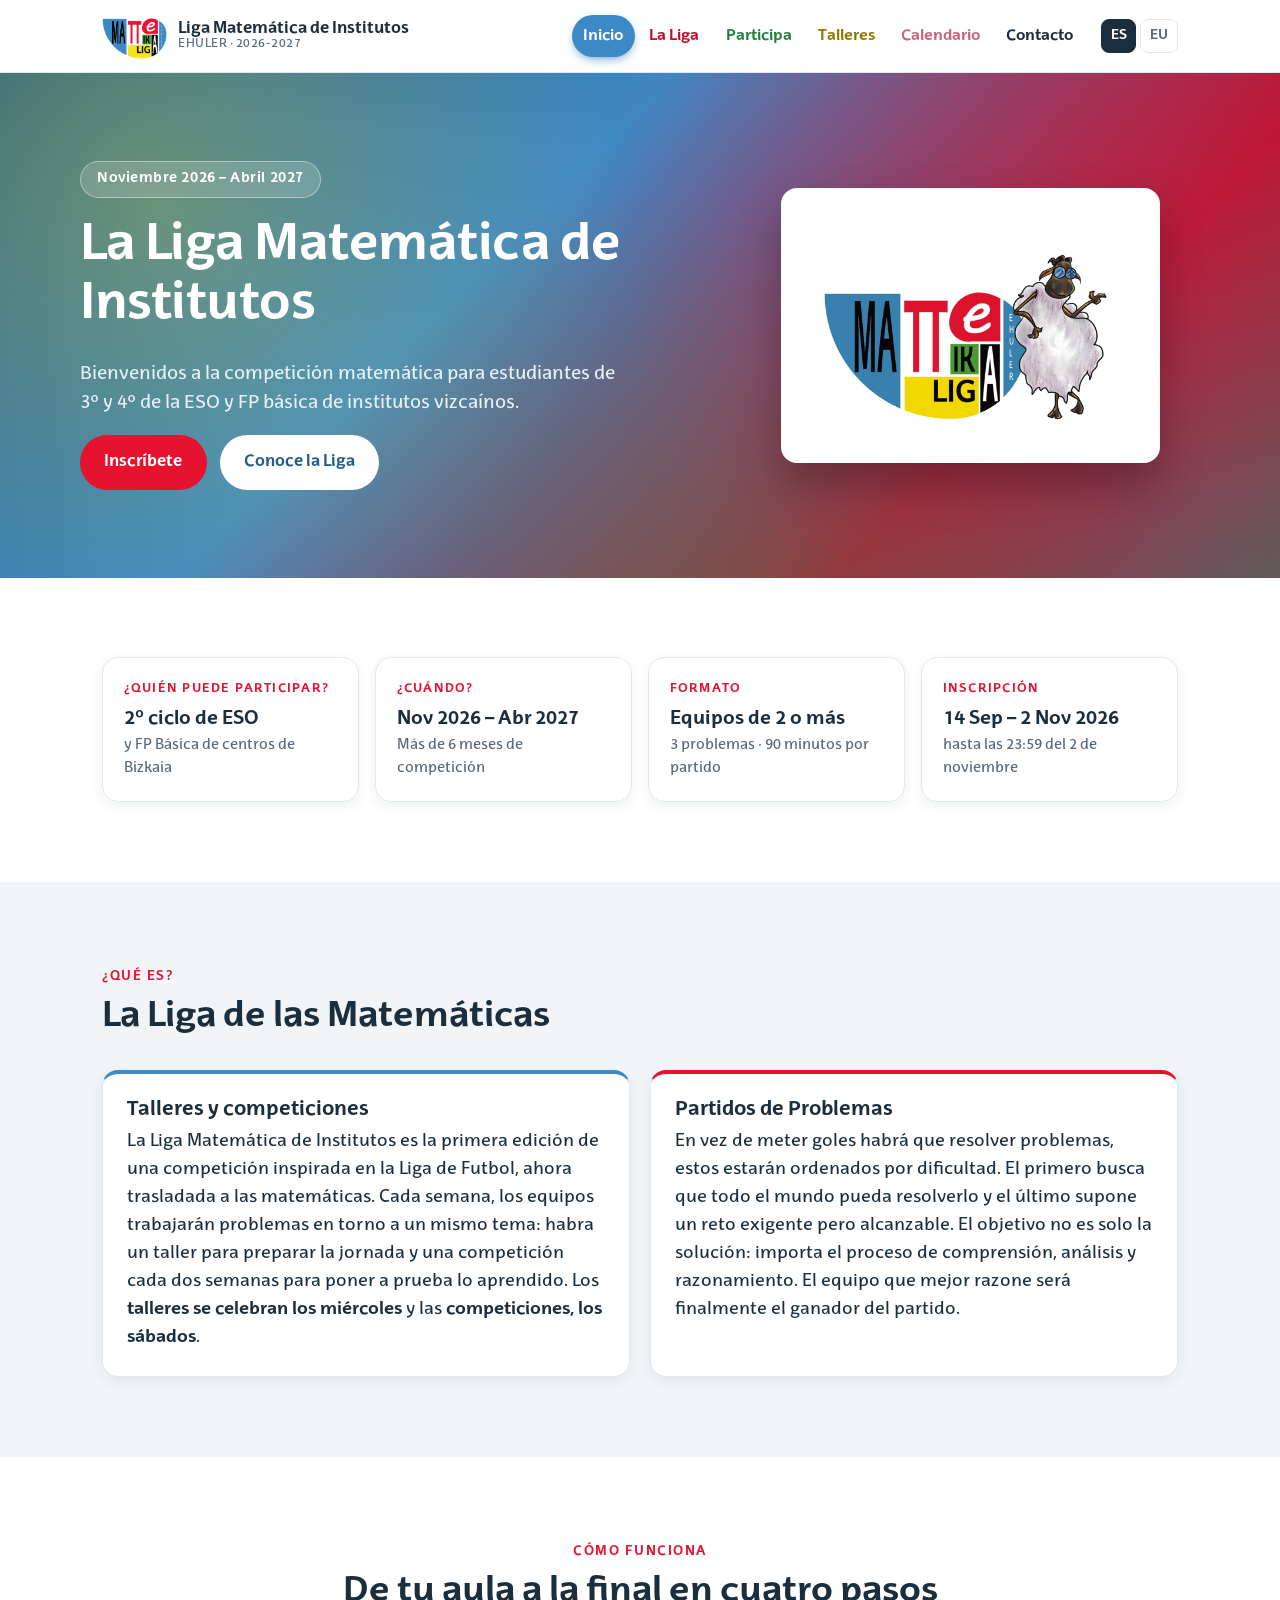
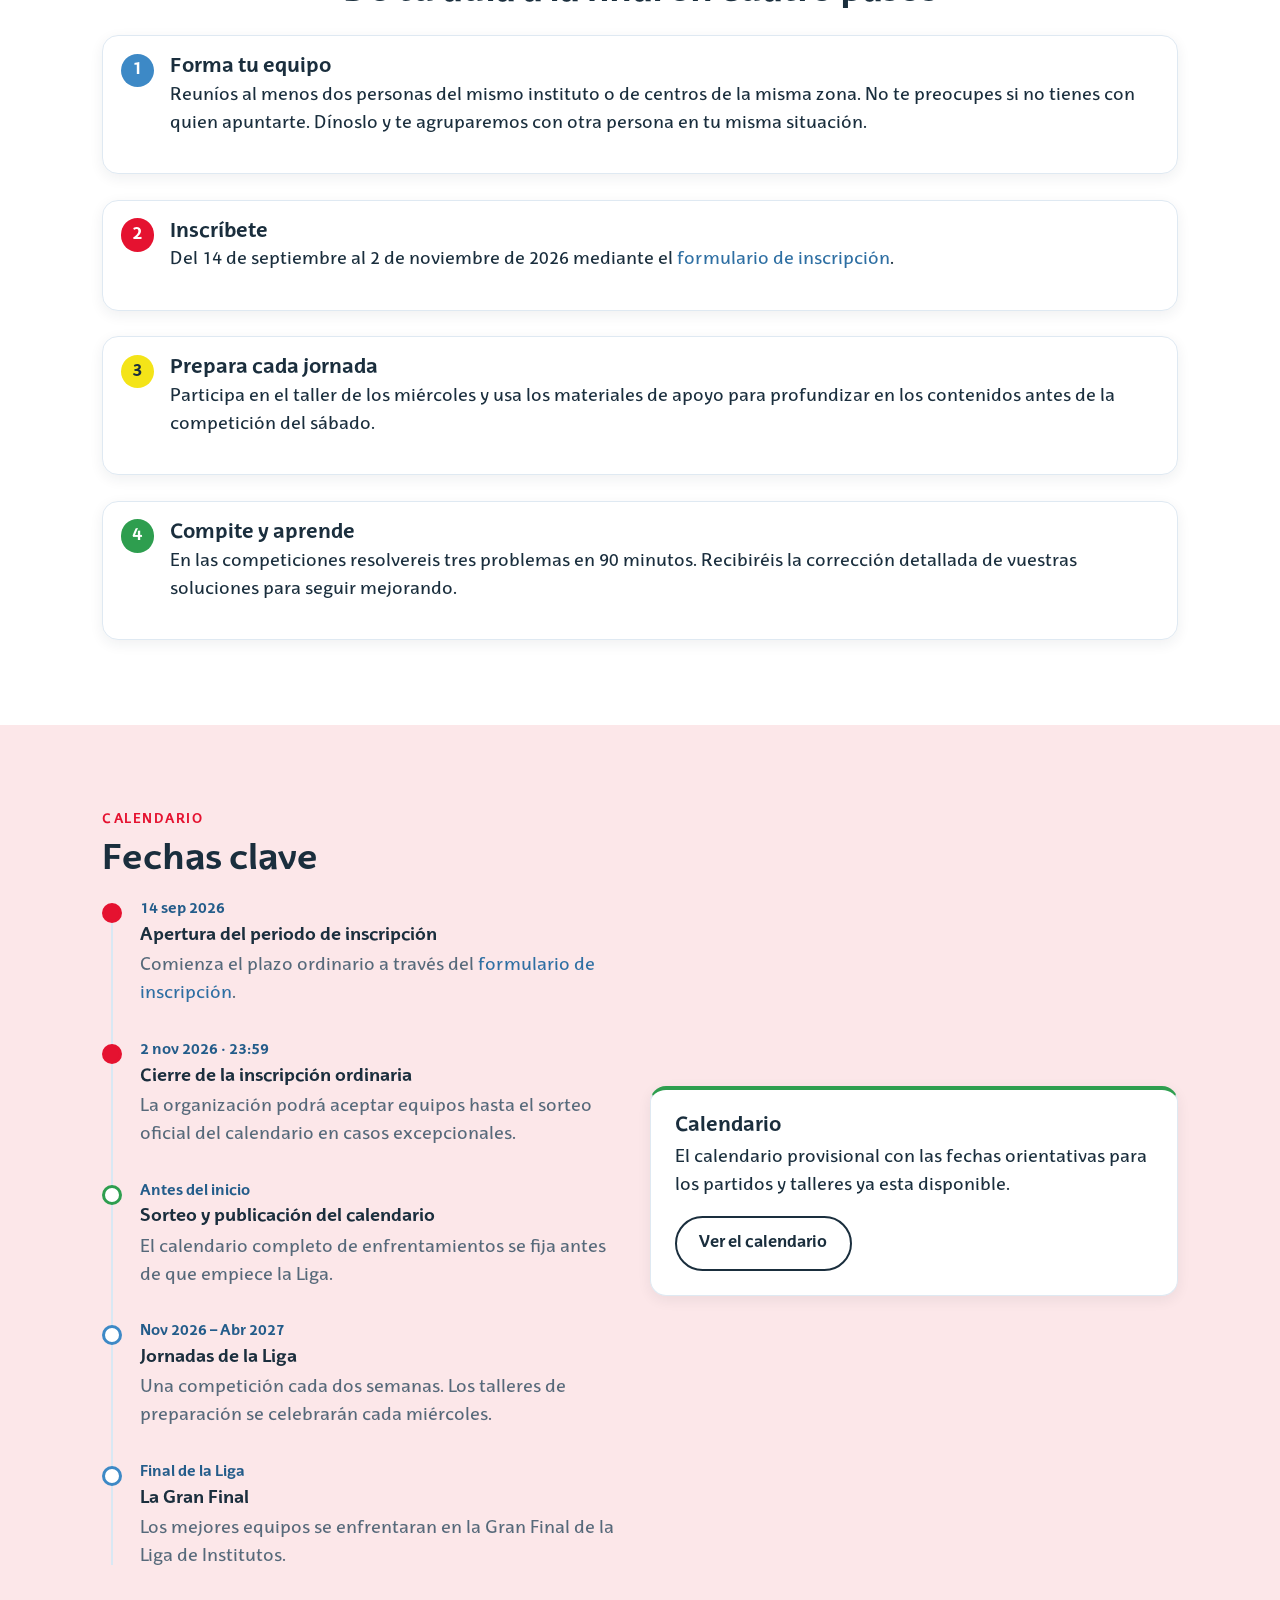
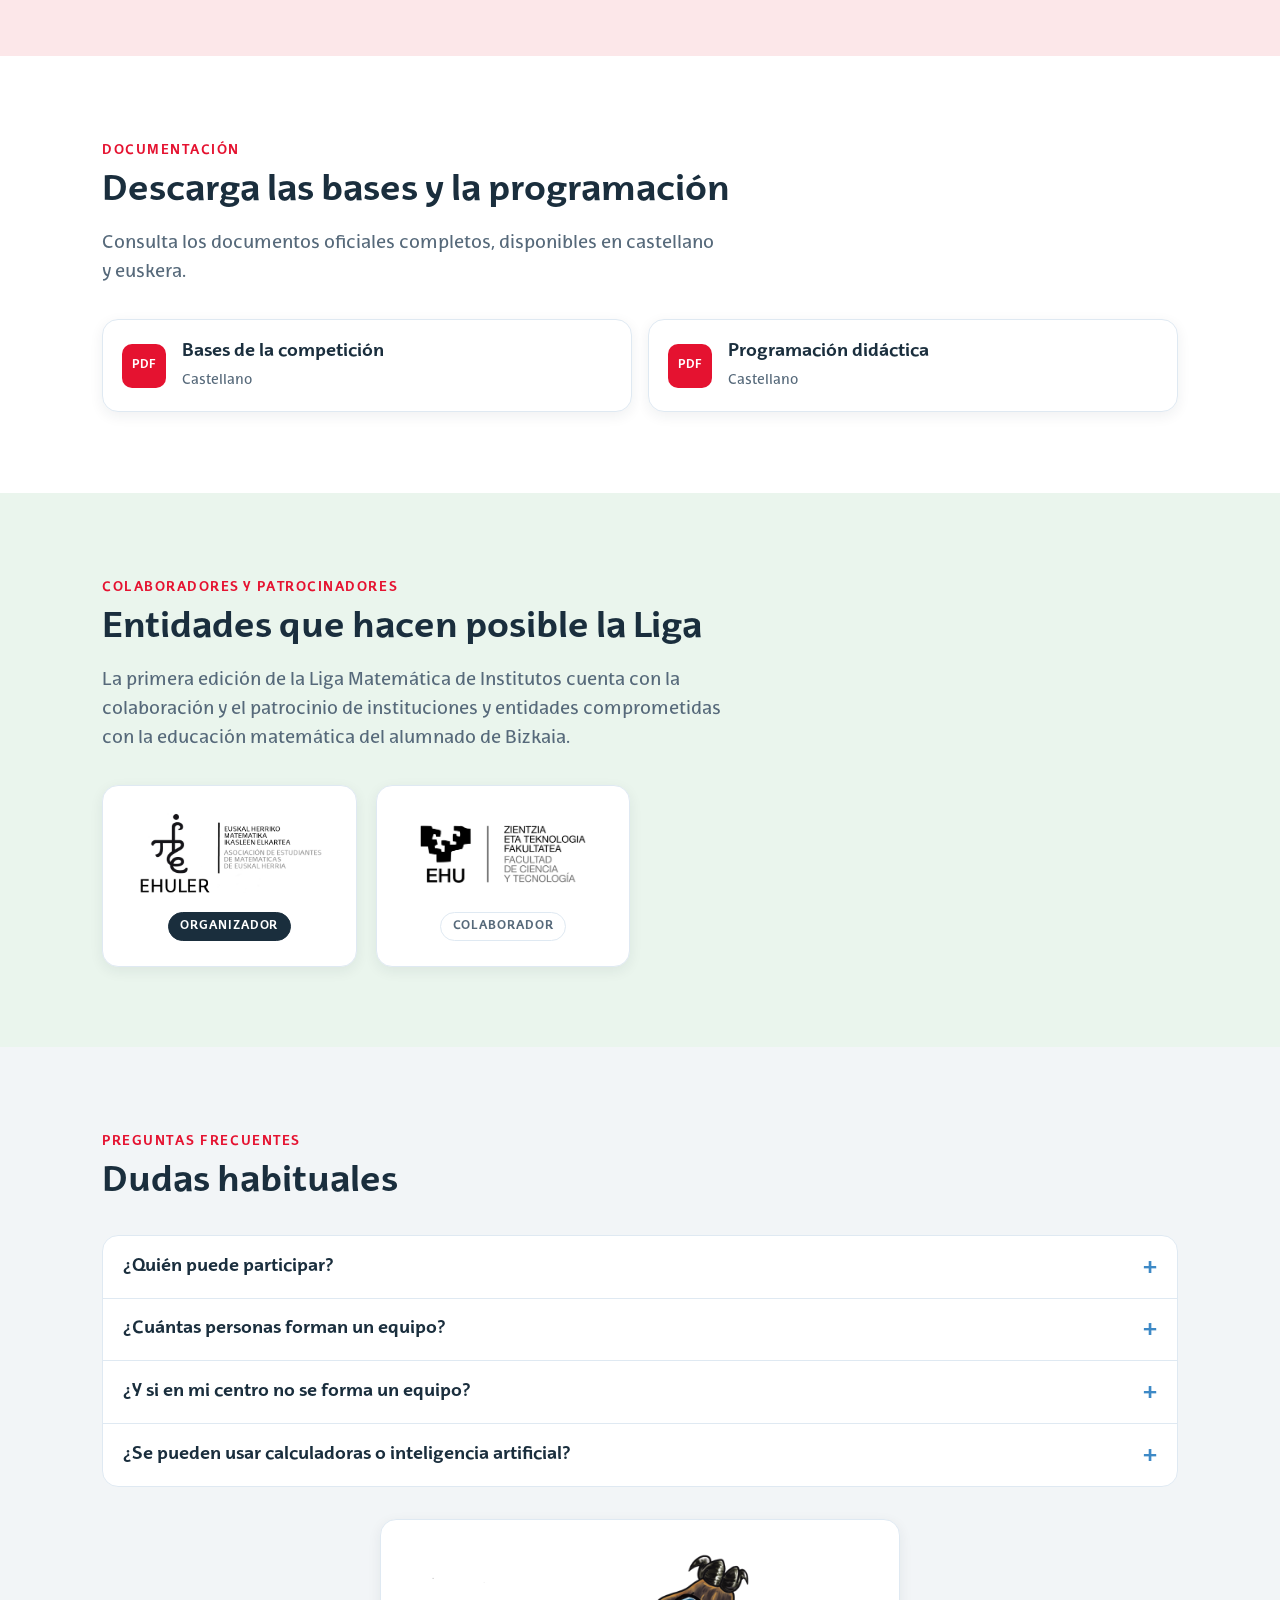
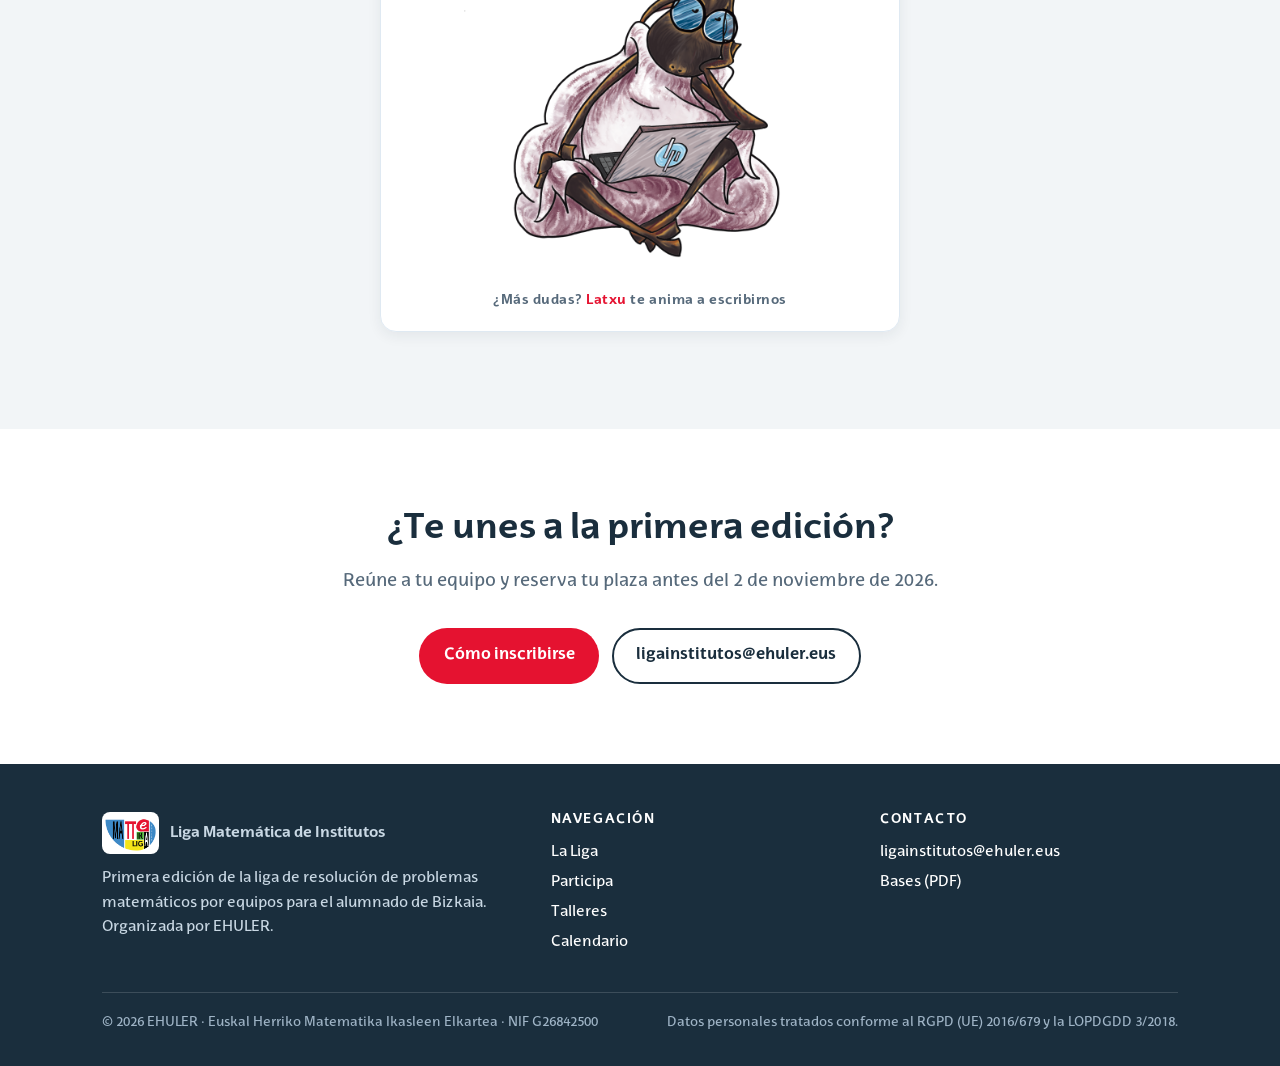
==== es/index.html @ 1329b6e9 "Initial Commit" ====
<!DOCTYPE html>
<html lang="es">
<head>
<meta charset="utf-8">
<meta name="viewport" content="width=device-width, initial-scale=1">
<link rel="canonical" href="https://ligainstitutos.ehuler.eus/es/index.html">
<meta name="robots" content="index, follow">
<meta name="author" content="EHULER">
<meta name="theme-color" content="#1A2E3D">
<link rel="alternate" hreflang="es" href="https://ligainstitutos.ehuler.eus/es/index.html">
<link rel="alternate" hreflang="eu" href="https://ligainstitutos.ehuler.eus/eu/index.html">
<link rel="alternate" hreflang="x-default" href="https://ligainstitutos.ehuler.eus/">
<meta property="og:type" content="website">
<meta property="og:site_name" content="EHULER | Liga Matemática de Institutos">
<meta property="og:title" content="Liga Matemática de Institutos 2026-2027 | EHULER">
<meta property="og:description" content="Primera edición de la Liga Matemática de Institutos: competición por equipos de resolución de problemas para alumnado de Bizkaia. Noviembre 2026 – abril 2027.">
<meta property="og:url" content="https://ligainstitutos.ehuler.eus/es/index.html">
<meta property="og:image" content="https://ligainstitutos.ehuler.eus/assets/img/og-image.png">
<meta property="og:image:width" content="1200">
<meta property="og:image:height" content="630">
<meta property="og:image:alt" content="Liga Matemática de Institutos · EHULER">
<meta property="og:locale" content="es_ES">
<meta property="og:locale:alternate" content="eu_ES">
<meta name="twitter:card" content="summary_large_image">
<meta name="twitter:title" content="Liga Matemática de Institutos 2026-2027 | EHULER">
<meta name="twitter:description" content="Primera edición de la Liga Matemática de Institutos: competición por equipos de resolución de problemas para alumnado de Bizkaia. Noviembre 2026 – abril 2027.">
<meta name="twitter:image" content="https://ligainstitutos.ehuler.eus/assets/img/og-image.png">

<script type="application/ld+json">
{
  "@context": "https://schema.org",
  "@type": "WebSite",
  "name": "Liga Matemática de Institutos",
  "url": "https://ligainstitutos.ehuler.eus/es/index.html",
  "inLanguage": "es",
  "description": "Primera edición de la Liga Matemática de Institutos: competición por equipos de resolución de problemas para alumnado de Bizkaia. Noviembre 2026 – abril 2027."
}
</script>
<script type="application/ld+json">
{
  "@context": "https://schema.org",
  "@type": "Organization",
  "name": "EHULER",
  "legalName": "Euskal Herriko Matematika Ikasleen Elkartea",
  "url": "https://www.ehuler.eus",
  "email": "ligainstitutos@ehuler.eus",
}
</script>


<title>Liga Matemática de Institutos 2026-2027 | EHULER</title>
<meta name="description" content="Primera edición de la Liga Matemática de Institutos: competición por equipos de resolución de problemas para alumnado de Bizkaia. Noviembre 2026 – abril 2027.">
<link rel="icon" href="../assets/img/favicon-64.png">
<link rel="apple-touch-icon" href="../assets/img/apple-touch-icon.png">
<link rel="stylesheet" href="../assets/css/style.css">
</head>
<body>

<header class="site-header">
  <div class="container site-header__inner">
    <a class="brand" href="index.html">
      <img src="../assets/img/logo_liga_matematica_institutos.png" alt="">
      <span class="brand__text">
        <span class="brand__title">Liga Matemática de Institutos</span>
        <span class="brand__sub">EHULER · 2026-2027</span>
      </span>
    </a>
    <button class="nav-toggle" aria-expanded="false" aria-controls="site-nav" aria-label="Abrir menú"><span></span></button>
    <nav class="nav" id="site-nav">
      <ul class="nav__list">
        <li><a class="nav-item nav-item--blue" href="index.html" aria-current="page">Inicio</a></li>
        <li><a class="nav-item nav-item--red" href="liga.html">La Liga</a></li>
        <li><a class="nav-item nav-item--green" href="participa.html">Participa</a></li>
        <li><a class="nav-item nav-item--yellow" href="talleres.html">Talleres</a></li>
        <li><a class="nav-item nav-item--pink" href="calendario.html">Calendario</a></li>
        <li><a class="nav-item nav-item--ink" href="contacto.html">Contacto</a></li>
      </ul>
    </nav>
    <div class="lang">
      <a href="index.html" aria-current="true">ES</a>
      <a href="../eu/index.html">EU</a>
    </div>
  </div>
</header>

<section class="hero">
  <div class="container hero__inner">
    <div data-reveal="left">
      <span class="hero__badge">Noviembre 2026 – Abril 2027</span>
      <h1>La Liga Matemática de Institutos</h1>
      <p>Bienvenidos a la competición matemática para estudiantes de 3º y 4º de la ESO y FP básica de institutos vizcaínos.</p>
      <div class="btn-row">
        <a class="btn btn--primary" href="https://forms.cloud.microsoft/e/40tsiUAtMb" target="_blank" rel="noopener">Inscríbete</a>
        <a class="btn btn--light" href="liga.html">Conoce la Liga</a>
      </div>
    </div>
    <figure class="hero__mascot" data-reveal="right">
      <div class="mascot">
        <img src="../assets/img/latxu/latxuGris3ehuler.png" alt="Latxu, la mascota de la Liga Matemática de Institutos">
      </div>
    </figure>
  </div>
</section>

<section class="section">
  <div class="container">
    <div class="facts" data-reveal="left">
      <div class="fact">
        <div class="fact__label">¿Quién puede participar?</div>
        <div class="fact__value">2º ciclo de ESO</div>
        <div class="fact__note">y FP Básica de centros de Bizkaia</div>
      </div>
      <div class="fact">
        <div class="fact__label">¿Cuándo?</div>
        <div class="fact__value">Nov 2026 – Abr 2027</div>
        <div class="fact__note">Más de 6 meses de competición</div>
      </div>
      <div class="fact">
        <div class="fact__label">Formato</div>
        <div class="fact__value">Equipos de 2 o más</div>
        <div class="fact__note">3 problemas · 90 minutos por partido</div>
      </div>
      <div class="fact">
        <div class="fact__label">Inscripción</div>
        <div class="fact__value">14 Sep – 2 Nov 2026</div>
        <div class="fact__note">hasta las 23:59 del 2 de noviembre</div>
      </div>
    </div>
  </div>
</section>

<section class="section section--tint">
  <div class="container" data-reveal="left">
    <span class="eyebrow">¿Qué es?</span>
    <h2>La Liga de las Matemáticas</h2>
    <div class="grid grid--2 mt-2" data-reveal="right">
      <div class="card card--accent">
        <h3>Talleres y competiciones</h3>
        <p>La Liga Matemática de Institutos es la primera edición de una competición inspirada en la Liga de Futbol, ahora trasladada a las matemáticas. Cada semana, los equipos trabajarán problemas en torno a un mismo tema: habra un taller para preparar la jornada y una competición cada dos semanas para poner a prueba lo aprendido. Los <strong>talleres se celebran los miércoles</strong> y las <strong>competiciones, los sábados</strong>.</p>
      </div>
      <div class="card card--red">
        <h3>Partidos de Problemas</h3>
        <p>En vez de meter goles habrá que resolver problemas, estos estarán ordenados por dificultad. El primero busca que todo el mundo pueda resolverlo y el último supone un reto exigente pero alcanzable. El objetivo no es solo la solución: importa el proceso de comprensión, análisis y razonamiento. El equipo que mejor razone será finalmente el ganador del partido.</p>
      </div>
    </div>
  </div>
</section>

<section class="section">
  <div class="container center" data-reveal="left">
    <span class="eyebrow">Cómo funciona</span>
    <h2>De tu aula a la final en cuatro pasos</h2>
    <ol class="steps mt-2" style="text-align:left">
      <li>
        <h3>Forma tu equipo</h3>
        <p>Reuníos al menos dos personas del mismo instituto o de centros de la misma zona. No te preocupes si no tienes con quien apuntarte. Dínoslo y te agruparemos con otra persona en tu misma situación.</p>
      </li>
      <li>
        <h3>Inscríbete</h3>
        <p>Del 14 de septiembre al 2 de noviembre de 2026 mediante el <a href="https://forms.cloud.microsoft/e/40tsiUAtMb" target="_blank" rel="noopener">formulario de inscripción</a>.</p>
      </li>
      <li>
        <h3>Prepara cada jornada</h3>
        <p>Participa en el taller de los miércoles y usa los materiales de apoyo para profundizar en los contenidos antes de la competición del sábado.</p>
      </li>
      <li>
        <h3>Compite y aprende</h3>
        <p>En las competiciones resolvereis tres problemas en 90 minutos. Recibiréis la corrección detallada de vuestras soluciones para seguir mejorando.</p>
      </li>
    </ol>
  </div>
</section>

<section class="section section--pink">
  <div class="container">
    <div class="grid grid--2" style="align-items:center">
      <div data-reveal="left">
        <span class="eyebrow">Calendario</span>
        <h2>Fechas clave</h2>
        <ul class="timeline mt-2">
          <li class="is-key">
            <time>14 sep 2026</time>
            <span class="t-title">Apertura del periodo de inscripción</span>
            <p>Comienza el plazo ordinario a través del <a href="https://forms.cloud.microsoft/e/40tsiUAtMb" target="_blank" rel="noopener">formulario de inscripción</a>.</p>
          </li>
          <li class="is-key">
            <time>2 nov 2026 · 23:59</time>
            <span class="t-title">Cierre de la inscripción ordinaria</span>
            <p>La organización podrá aceptar equipos hasta el sorteo oficial del calendario en casos excepcionales.</p>
          </li>
          <li>
            <time>Antes del inicio</time>
            <span class="t-title">Sorteo y publicación del calendario</span>
            <p>El calendario completo de enfrentamientos se fija antes de que empiece la Liga.</p>
          </li>
          <li>
            <time>Nov 2026 – Abr 2027</time>
            <span class="t-title">Jornadas de la Liga</span>
            <p>Una competición cada dos semanas. Los talleres de preparación se celebrarán cada miércoles.</p>
          </li>
          <li>
            <time>Final de la Liga</time>
            <span class="t-title">La Gran Final</span>
            <p>Los mejores equipos se enfrentaran en la Gran Final de la Liga de Institutos.</p>
          </li>
        </ul>
      </div>
      <div data-reveal="right">
        <div class="card card--green">
          <h3>Calendario</h3>
          <p>El calendario provisional con las fechas orientativas para los partidos y talleres ya esta disponible.</p>
          <a class="btn btn--ghost" href="calendario.html">Ver el calendario</a>
        </div>
      </div>
    </div>
  </div>
</section>

<section class="section">
  <div class="container">
    <span class="eyebrow">Documentación</span>
    <h2>Descarga las bases y la programación</h2>
    <p class="section__lead">Consulta los documentos oficiales completos, disponibles en castellano y euskera.</p>
    <div class="docs mt-2" data-reveal="right">
      <a class="doc" href="../pdf/Bases_Liga_Institutos_2026-2027_ES.pdf" target="_blank" rel="noopener">
        <span class="doc__type">PDF</span>
        <span><span class="doc__name">Bases de la competición</span><br><span class="doc__meta">Castellano</span></span>
      </a>
      <a class="doc" href="../pdf/Programacion_didactica_Liga_Institutos_2026-2027_ES.pdf" target="_blank" rel="noopener">
        <span class="doc__type">PDF</span>
        <span><span class="doc__name">Programación didáctica</span><br><span class="doc__meta">Castellano</span></span>
      </a>
    </div>
  </div>
</section>

<section class="section section--green">
  <div class="container" data-reveal="left">
    <span class="eyebrow">Colaboradores y patrocinadores</span>
    <h2>Entidades que hacen posible la Liga</h2>
    <p class="section__lead">La primera edición de la Liga Matemática de Institutos cuenta con la colaboración y el patrocinio de instituciones y entidades comprometidas con la educación matemática del alumnado de Bizkaia.</p>
    <div class="partners mt-2" data-reveal="right">
      <a class="partner" href="https://ehuler.eus" target="_blank" rel="noopener">
        <img src="../assets/img/ehuler-logo.png" alt="EHULER, organizador de la Liga">
        <span class="partner__badge partner__badge--sponsor">Organizador</span>
      </a>
      <a class="partner" href="https://www.ehu.eus/es/web/zientzia-teknologia-fakultatea" target="_blank" rel="noopener">
        <img src="../assets/img/EHU_ikastegiak_ZIENTZIA_TEKNOLOGIA_positiboa_zuribeltz.jpg" alt="Facultad de Ciencia y Tecnología · Zientzia eta Teknologia Fakultatea (UPV/EHU)">
        <span class="partner__badge">Colaborador</span>
      </a>
    </div>
  </div>
</section>

<section class="section section--tint">
  <div class="container" data-reveal="left">
    <span class="eyebrow">Preguntas frecuentes</span>
    <h2>Dudas habituales</h2>
    <div class="accordion mt-2">
      <details>
        <summary>¿Quién puede participar?</summary>
        <div class="acc-body"><p>El alumnado matriculado en el segundo ciclo de ESO en un instituto de Bizkaia, así como el alumnado de ciclos de Formación Profesional Básica (FP Básica) de Bizkaia.</p></div>
      </details>
      <details>
        <summary>¿Cuántas personas forman un equipo?</summary>
        <div class="acc-body"><p>Un mínimo de dos. No se establece un número máximo de integrantes. En cada partido, cada equipo puede convocar entre dos y cinco jugadores de entre todos sus integrantes.</p></div>
      </details>
      <details>
        <summary>¿Y si en mi centro no se forma un equipo?</summary>
        <div class="acc-body"><p>Puedes inscribirte individualmente. EHULER tratará de formar un equipo con personas que se encuentren en la misma situación.</p></div>
      </details>
      <details>
        <summary>¿Se pueden usar calculadoras o inteligencia artificial?</summary>
        <div class="acc-body"><p>Antes de cada jornada se comunicará si está permitido usar calculadoras u otras herramientas de apoyo. En todo caso, quedan prohibidos los recursos que proporcionen directamente las respuestas —y, en particular, los sistemas de inteligencia artificial.</p></div>
      </details>
    </div>
    <figure class="mascot mt-2" style="max-width:520px;margin-inline:auto">
      <img src="../assets/img/latxu/latxuGris4.png" alt="Latxu, la mascota de la Liga, resolviendo dudas">
      <figcaption>¿Más dudas? <span class="mascot__name">Latxu</span> te anima a escribirnos</figcaption>
    </figure>
  </div>
</section>

<section class="section">
  <div class="container center" data-reveal="right">
    <h2>¿Te unes a la primera edición?</h2>
    <p class="section__lead">Reúne a tu equipo y reserva tu plaza antes del 2 de noviembre de 2026.</p>
    <div class="btn-row mt-2" style="justify-content:center">
      <a class="btn btn--primary" href="https://forms.cloud.microsoft/e/40tsiUAtMb" target="_blank" rel="noopener">Cómo inscribirse</a>
      <a class="btn btn--ghost" href="mailto:ligainstitutos@ehuler.eus">ligainstitutos@ehuler.eus</a>
    </div>
  </div>
</section>

<footer class="site-footer">
  <div class="container">
    <div class="footer-grid">
      <div>
        <div class="footer-brand">
          <img src="../assets/img/logo_liga_matematica_institutos.png" alt="">
          <strong>Liga Matemática de Institutos</strong>
        </div>
        <p>Primera edición de la liga de resolución de problemas matemáticos por equipos para el alumnado de Bizkaia. Organizada por EHULER.</p>
      </div>
      <div>
        <h4>Navegación</h4>
        <ul>
          <li><a href="liga.html">La Liga</a></li>
          <li><a href="participa.html">Participa</a></li>
          <li><a href="talleres.html">Talleres</a></li>
          <li><a href="calendario.html">Calendario</a></li>
        </ul>
      </div>
      <div>
        <h4>Contacto</h4>
        <ul>
          <li><a href="mailto:ligainstitutos@ehuler.eus">ligainstitutos@ehuler.eus</a></li>
          <li><a href="../pdf/Bases_Liga_Institutos_2026-2027_ES.pdf" target="_blank" rel="noopener">Bases (PDF)</a></li>
        </ul>
      </div>
    </div>
    <div class="footer-bottom">
      <span>© 2026 EHULER · Euskal Herriko Matematika Ikasleen Elkartea · NIF G26842500</span>
      <span>Datos personales tratados conforme al RGPD (UE) 2016/679 y la LOPDGDD 3/2018.</span>
    </div>
  </div>
</footer>

<script src="../assets/js/main.js"></script>
</body>
</html>
---- assets/css/style.css ----
/* ==========================================================================
   Liga Matemática de Institutos 2026-2027 — EHULER
   Palette: olympiad colors extracted from logo_liga_matematica_institutos.png
   Fonts:   EHUSans (Spanish) / EHUSerif (Basque)
   ========================================================================== */

/* ---------- Fonts ---------- */
@font-face {
  font-family: 'EHUSans';
  src: url('../fonts/EHUSans.otf') format('opentype');
  font-weight: 400; font-style: normal; font-display: swap;
}
@font-face {
  font-family: 'EHUSans';
  src: url('../fonts/EHUSans-Italic.otf') format('opentype');
  font-weight: 400; font-style: italic; font-display: swap;
}
@font-face {
  font-family: 'EHUSans';
  src: url('../fonts/EHUSans-Bold.otf') format('opentype');
  font-weight: 700; font-style: normal; font-display: swap;
}
@font-face {
  font-family: 'EHUSerif';
  src: url('../fonts/EHUSerif.otf') format('opentype');
  font-weight: 400; font-style: normal; font-display: swap;
}
@font-face {
  font-family: 'EHUSerif';
  src: url('../fonts/EHUSerif-italic.otf') format('opentype');
  font-weight: 400; font-style: italic; font-display: swap;
}
@font-face {
  font-family: 'EHUSerif';
  src: url('../fonts/EHUSerif-Bold.otf') format('opentype');
  font-weight: 700; font-style: normal; font-display: swap;
}

/* ---------- Tokens ---------- */
:root {
  --blue: #3D89C6;
  --blue-dark: #2E6FA3;
  --blue-deep: #235C8A;
  --red: #E51230;
  --red-dark: #C10D27;
  --yellow: #F4E418;
  --yellow-deep: #8F7A00;
  --green: #2E9E4F;
  --green-dark: #23803F;
  --green-soft: #EAF5ED;
  --pink: #F7B2BC;
  --pink-soft: #FCE7E9;
  --yellow-soft: #FDF7DB;
  --tint: #D9E8F4;
  --tint-soft: #F2F5F7;
  --ink: #1A2E3D;
  --muted: #56697A;
  --line: #DFE9F2;
  --white: #ffffff;
  --radius: 16px;
  --radius-sm: 10px;
  --shadow: 0 10px 30px rgba(26, 46, 61, .08);
  --shadow-sm: 0 4px 14px rgba(26, 46, 61, .07);
  --maxw: 1120px;
  --font: 'EHUSans', -apple-system, system-ui, "Segoe UI", Roboto, Helvetica, Arial, sans-serif;
}

/* The font family is set by the document language.
   Spanish -> EHUSans ; Basque -> EHUSerif */
html[lang="es"] { --font: 'EHUSans', -apple-system, system-ui, "Segoe UI", Roboto, Helvetica, Arial, sans-serif; }
html[lang="eu"] { --font: 'EHUSerif', Georgia, "Times New Roman", serif; }

/* ---------- Reset / base ---------- */
*, *::before, *::after { box-sizing: border-box; }
html { scroll-behavior: smooth; }
body {
  margin: 0;
  font-family: var(--font);
  font-size: 17px;
  line-height: 1.65;
  color: var(--ink);
  background: var(--white);
  -webkit-font-smoothing: antialiased;
  text-rendering: optimizeLegibility;
}
img { max-width: 100%; display: block; }
a { color: var(--blue-dark); text-decoration: none; }
a:hover { text-decoration: underline; }
h1, h2, h3, h4 { font-family: var(--font); line-height: 1.2; color: var(--ink); margin: 0 0 .5em; }
h1 { font-size: clamp(2rem, 5vw, 3.1rem); font-weight: 700; letter-spacing: -.01em; }
h2 { font-size: clamp(1.5rem, 3.2vw, 2.15rem); font-weight: 700; margin-top: 0; }
h3 { font-size: 1.22rem; font-weight: 700; }
p { margin: 0 0 1rem; }
ul, ol { margin: 0 0 1rem; padding-left: 1.25rem; }
li { margin: .3rem 0; }
:focus-visible { outline: 3px solid var(--blue); outline-offset: 2px; border-radius: 4px; }

/* ---------- Layout ---------- */
.container { width: 100%; max-width: var(--maxw); margin-inline: auto; padding-inline: 22px; }
.section { padding: clamp(3rem, 7vw, 5rem) 0; }
.section--tint { background: var(--tint-soft); }
.section--pink { background: var(--pink-soft); }
.section--green { background: var(--green-soft); }
.section--yellow { background: var(--yellow-soft); }
.section--ink { background: var(--ink); color: #EAF2F8; }
.section--ink h2, .section--ink h3 { color: var(--white); }
.section__lead { font-size: 1.1rem; color: var(--muted); max-width: 62ch; }
.eyebrow {
  display: inline-block; font-size: .8rem; font-weight: 700; letter-spacing: .12em;
  text-transform: uppercase; color: var(--red); margin-bottom: .6rem;
}
.center { text-align: center; }
.center .section__lead { margin-inline: auto; }
.mt-2 { margin-top: 2rem; }

/* ---------- Header ---------- */
.site-header {
  position: sticky; top: 0; z-index: 50; background: rgba(255,255,255,.94);
  backdrop-filter: saturate(180%) blur(10px); border-bottom: 1px solid var(--line);
}
.site-header__inner { display: flex; align-items: center; gap: 1rem; min-height: 72px; }
.brand { display: flex; align-items: center; gap: .7rem; text-decoration: none; }
.brand:hover { text-decoration: none; }
.brand img { height: 46px; width: auto; }
.brand__text { display: flex; flex-direction: column; line-height: 1.1; }
.brand__title { font-weight: 700; font-size: .98rem; color: var(--ink); }
.brand__sub { font-size: .74rem; color: var(--muted); letter-spacing: .04em; }
.nav { margin-left: auto; }
.nav__list { display: flex; align-items: center; gap: .2rem; list-style: none; margin: 0; padding: 0; }
.nav__list a {
  --nav-c: var(--blue);
  --nav-c-dark: var(--blue-deep);
  --nav-c-soft: var(--tint-soft);
  --nav-c-on: var(--white);
  display: block; padding: .55rem .72rem; border-radius: 999px;
  color: var(--nav-c-dark); font-size: .93rem; font-weight: 700;
  transition: background .15s ease, color .15s ease, box-shadow .15s ease;
}
.nav__list a:hover { background: var(--nav-c-soft); color: var(--nav-c-dark); text-decoration: none; box-shadow: inset 0 0 0 2px var(--nav-c); }
.nav__list a[aria-current="page"] { background: var(--nav-c); color: var(--nav-c-on); box-shadow: 0 4px 12px -4px var(--nav-c); }

/* Each nav button carries its own olympiad color */
.nav__list .nav-item--blue   { --nav-c: var(--blue); --nav-c-dark: var(--blue-deep); --nav-c-soft: var(--tint-soft); --nav-c-on: var(--white); }
.nav__list .nav-item--red    { --nav-c: var(--red); --nav-c-dark: var(--red-dark); --nav-c-soft: var(--pink-soft); --nav-c-on: var(--white); }
.nav__list .nav-item--yellow { --nav-c: var(--yellow); --nav-c-dark: var(--yellow-deep); --nav-c-soft: var(--yellow-soft); --nav-c-on: var(--ink); }
.nav__list .nav-item--green  { --nav-c: var(--green); --nav-c-dark: var(--green-dark); --nav-c-soft: var(--green-soft); --nav-c-on: var(--white); }
.nav__list .nav-item--pink   { --nav-c: var(--pink); --nav-c-dark: #C8647C; --nav-c-soft: var(--pink-soft); --nav-c-on: var(--ink); }
.nav__list .nav-item--ink    { --nav-c: var(--ink); --nav-c-dark: var(--ink); --nav-c-soft: #E7EAEE; --nav-c-on: var(--white); }
.lang { display: flex; align-items: center; gap: .25rem; font-size: .82rem; font-weight: 700; }
.lang a { padding: .35rem .55rem; border-radius: 8px; border: 1px solid var(--line); color: var(--muted); }
.lang a[aria-current="true"] { background: var(--ink); color: var(--white); border-color: var(--ink); }
.lang a:hover { text-decoration: none; border-color: var(--blue); color: var(--blue-deep); }
.lang a[aria-current="true"]:hover { color: var(--white); }
.nav-toggle {
  display: none; margin-left: auto; background: var(--white); border: 1px solid var(--line);
  border-radius: 10px; padding: .5rem .6rem; cursor: pointer;
}
.nav-toggle span, .nav-toggle span::before, .nav-toggle span::after {
  display: block; width: 22px; height: 2px; background: var(--ink); border-radius: 2px; position: relative;
}
.nav-toggle span::before, .nav-toggle span::after { content: ""; position: absolute; left: 0; }
.nav-toggle span::before { top: -7px; } .nav-toggle span::after { top: 7px; }

@media (max-width: 900px) {
  .nav-toggle { display: block; }
  .nav {
    position: absolute; top: 72px; left: 0; right: 0; background: var(--white);
    border-bottom: 1px solid var(--line); box-shadow: var(--shadow); margin: 0;
    display: none;
  }
  .nav.is-open { display: block; }
  .nav__list { flex-direction: column; align-items: stretch; gap: 0; padding: .6rem 16px 1rem; }
  .nav__list a { border-radius: 10px; padding: .75rem .9rem; }
  .lang { margin-left: 0; padding: 0 16px 1rem; }
  .site-header__inner { position: relative; }
}

/* ---------- Buttons ---------- */
.btn {
  display: inline-flex; align-items: center; justify-content: center; gap: .5rem;
  padding: .8rem 1.4rem; border-radius: 999px; font-weight: 700; font-size: .97rem;
  border: 2px solid transparent; cursor: pointer; transition: transform .15s ease, background .15s ease, color .15s ease;
}
.btn:hover { text-decoration: none; transform: translateY(-1px); }
.btn--primary { background: var(--red); color: var(--white); }
.btn--primary:hover { background: var(--red-dark); color: var(--white); }
.btn--blue { background: var(--blue); color: var(--white); }
.btn--blue:hover { background: var(--blue-dark); color: var(--white); }
.btn--green { background: var(--green); color: var(--white); }
.btn--green:hover { background: var(--green-dark); color: var(--white); }
.btn--yellow { background: var(--yellow); color: var(--ink); border-color: var(--yellow-deep); }
.btn--yellow:hover { background: #E4D400; color: var(--ink); }
.btn--ghost { background: transparent; color: var(--ink); border-color: var(--ink); }
.btn--ghost:hover { background: var(--ink); color: var(--white); }
.btn--light { background: var(--white); color: var(--blue-deep); }
.btn-row { display: flex; flex-wrap: wrap; gap: .8rem; }

/* ---------- Hero ---------- */
.hero {
  position: relative; overflow: hidden; color: var(--white);
  background: linear-gradient(135deg, var(--blue-deep) 0%, var(--blue) 38%, var(--red-dark) 75%, var(--green-dark) 120%);
}
.hero::after {
  content: ""; position: absolute; inset: 0;
  background:
    radial-gradient(circle at 12% 25%, rgba(244,228,24,.30), transparent 40%),
    radial-gradient(circle at 85% 20%, rgba(229,18,48,.30), transparent 42%),
    radial-gradient(circle at 55% 110%, rgba(46,158,79,.38), transparent 48%),
    radial-gradient(circle at 95% 95%, rgba(61,137,198,.30), transparent 45%);
  pointer-events: none;
}
.hero__inner { position: relative; z-index: 1; display: grid; grid-template-columns: 1.15fr .85fr; gap: 2.5rem; align-items: center; padding: clamp(3rem, 8vw, 5.5rem) 0; }
.hero h1 { color: var(--white); }
.hero p { color: #E7F1FA; font-size: 1.12rem; max-width: 54ch; }
.hero__badge {
  display: inline-flex; align-items: center; gap: .5rem; background: rgba(255,255,255,.16);
  border: 1px solid rgba(255,255,255,.4); border-radius: 999px; padding: .4rem 1rem;
  font-size: .85rem; font-weight: 700; letter-spacing: .04em; margin-bottom: 1.1rem;
}
.hero__logo { display: flex; justify-content: center; }
.hero__logo img { max-height: 300px; filter: drop-shadow(0 18px 32px rgba(0,0,0,.22)); }
@media (max-width: 860px) {
  .hero__inner { grid-template-columns: 1fr; text-align: center; }
  .hero .btn-row { justify-content: center; }
  .hero__logo { order: -1; }
  .hero__logo img { max-height: 190px; }
}

/* ---------- Fact cards ---------- */
.facts { display: grid; grid-template-columns: repeat(4, 1fr); gap: 1rem; margin-top: -1px; }
.fact {
  background: var(--white); border: 1px solid var(--line); border-radius: var(--radius);
  padding: 1.3rem; box-shadow: var(--shadow-sm);
}
.fact__label { font-size: .76rem; text-transform: uppercase; letter-spacing: .1em; color: var(--red); font-weight: 700; }
.fact__value { font-size: 1.15rem; font-weight: 700; margin-top: .3rem; color: var(--ink); }
.fact__note { font-size: .88rem; color: var(--muted); }
@media (max-width: 820px) { .facts { grid-template-columns: repeat(2, 1fr); } }
@media (max-width: 480px) { .facts { grid-template-columns: 1fr; } }

/* ---------- Cards / grid ---------- */
.grid { display: grid; gap: 1.2rem; }
.grid--2 { grid-template-columns: repeat(2, 1fr); }
.grid--3 { grid-template-columns: repeat(3, 1fr); }
@media (max-width: 860px) { .grid--2, .grid--3 { grid-template-columns: 1fr; } }
.card {
  background: var(--white); border: 1px solid var(--line); border-radius: var(--radius);
  padding: 1.5rem; box-shadow: var(--shadow-sm); height: 100%;
}
.card h3 { margin-bottom: .4rem; }
.card p:last-child, .card ul:last-child { margin-bottom: 0; }
.card--accent { border-top: 4px solid var(--blue); }
.card--red { border-top: 4px solid var(--red); }
.card--yellow { border-top: 4px solid var(--yellow); }
.card--green { border-top: 4px solid var(--green); }
.card--pink { border-top: 4px solid var(--pink); }
.card__icon {
  width: 46px; height: 46px; border-radius: 12px; display: grid; place-items: center;
  background: var(--tint-soft); color: var(--blue-deep); font-size: 1.4rem; font-weight: 700; margin-bottom: .9rem;
}

/* ---------- Mascot (Latxu) ---------- */
.mascot {
  border: 1px solid var(--line); border-radius: var(--radius); background: var(--white);
  box-shadow: var(--shadow-sm); overflow: hidden; padding: 1rem;
}
.mascot img { border-radius: var(--radius-sm); width: 100%; height: auto; }
.mascot figcaption {
  text-align: center; font-size: .82rem; font-weight: 700; color: var(--muted);
  padding: .7rem .2rem .2rem; letter-spacing: .04em;
}
.mascot figcaption .mascot__name { color: var(--red); }
.mascot-grid { display: grid; grid-template-columns: repeat(2, 1fr); gap: 1.2rem; }
.mascot-grid--3 { grid-template-columns: repeat(3, 1fr); }
@media (max-width: 700px) { .mascot-grid, .mascot-grid--3 { grid-template-columns: 1fr; } }
.hero__mascot { display: flex; justify-content: center; }
.hero__mascot .mascot {
  background: var(--white); padding: .8rem; border: 0; max-width: 420px;
  box-shadow: 0 22px 44px rgba(0,0,0,.28);
}
.hero__mascot img { max-height: 320px; object-fit: cover; }
@media (max-width: 860px) {
  .hero__mascot { order: -1; }
  .hero__mascot .mascot { max-width: 320px; }
  .hero__mascot img { max-height: 260px; }
}
.footer__mascot { width: 34px; height: 34px; border-radius: 50%; object-fit: cover; border: 2px solid rgba(255,255,255,.25); }

/* ---------- Pills / badges ---------- */
.pill {
  display: inline-block; padding: .22rem .7rem; border-radius: 999px;
  font-size: .8rem; font-weight: 700; background: var(--tint); color: var(--blue-deep);
}
.pill--red { background: var(--red); color: var(--white); }
.pill--yellow { background: var(--yellow); color: var(--ink); }
.pill--green { background: var(--green); color: var(--white); }
.pill--pink { background: var(--pink); color: var(--ink); }

/* ---------- Timeline ---------- */
.timeline { list-style: none; margin: 0; padding: 0; position: relative; }
.timeline::before { content: ""; position: absolute; left: 9px; top: 6px; bottom: 6px; width: 2px; background: var(--tint); }
.timeline li { position: relative; padding: 0 0 1.6rem 2.4rem; }
.timeline li:last-child { padding-bottom: 0; }
.timeline li::before {
  content: ""; position: absolute; left: 0; top: 5px; width: 20px; height: 20px; border-radius: 50%;
  background: var(--white); border: 3px solid var(--blue);
}
.timeline li:nth-child(2)::before { border-color: var(--yellow); }
.timeline li:nth-child(3)::before { border-color: var(--green); }
.timeline li.is-key::before { border-color: var(--red); background: var(--red); }
.timeline time { display: block; font-weight: 700; color: var(--blue-deep); font-size: .9rem; }
.timeline .t-title { font-weight: 700; }
.timeline p { margin: .15rem 0 0; color: var(--muted); }

/* ---------- Steps ---------- */
.steps { counter-reset: step; list-style: none; padding: 0; margin: 0; display: grid; gap: 1rem; }
.steps li { position: relative; padding: 1.2rem 1.3rem 1.2rem 4.2rem; background: var(--white); border: 1px solid var(--line); border-radius: var(--radius); box-shadow: var(--shadow-sm); }
.steps li::before {
  counter-increment: step; content: counter(step);
  position: absolute; left: 1.1rem; top: 1.1rem; width: 2.1rem; height: 2.1rem; border-radius: 50%;
  background: var(--blue); color: var(--white); display: grid; place-items: center; font-weight: 700;
}
.steps li:nth-child(2)::before { background: var(--red); }
.steps li:nth-child(3)::before { background: var(--yellow); color: var(--ink); }
.steps li:nth-child(4)::before { background: var(--green); }
.steps h3 { margin-bottom: .2rem; }

/* ---------- Table ---------- */
.table-wrap { overflow-x: auto; border: 1px solid var(--line); border-radius: var(--radius); }
table { width: 100%; border-collapse: collapse; background: var(--white); font-size: .95rem; }
th, td { text-align: left; padding: .8rem 1rem; border-bottom: 1px solid var(--line); vertical-align: top; }
th { background: var(--tint-soft); color: var(--blue-deep); font-weight: 700; }
tbody tr:last-child td { border-bottom: 0; }
tbody tr:nth-child(even) { background: #FAFCFE; }

/* ---------- Score legend ---------- */
.scale { display: grid; grid-template-columns: repeat(6, 1fr); gap: .6rem; max-width: 640px; }
.scale div {
  text-align: center; padding: .7rem .3rem; border-radius: var(--radius-sm);
  border: 1px solid var(--line); background: var(--white);
}
.scale strong { display: block; font-size: 1.25rem; color: var(--blue-deep); }
.scale span { font-size: .78rem; color: var(--muted); }
@media (max-width: 560px) { .scale { grid-template-columns: repeat(3, 1fr); } }

/* ---------- Accordion (FAQ) ---------- */
.accordion { border: 1px solid var(--line); border-radius: var(--radius); overflow: hidden; background: var(--white); }
.accordion details { border-bottom: 1px solid var(--line); }
.accordion details:last-child { border-bottom: 0; }
.accordion summary {
  cursor: pointer; padding: 1.05rem 1.25rem; font-weight: 700; list-style: none;
  display: flex; justify-content: space-between; align-items: center; gap: 1rem;
}
.accordion summary::-webkit-details-marker { display: none; }
.accordion summary::after { content: "+"; font-size: 1.4rem; color: var(--blue); line-height: 1; }
.accordion details[open] summary::after { content: "\2212"; }
.accordion summary:hover { background: var(--tint-soft); }
.accordion .acc-body { padding: 0 1.25rem 1.2rem; color: var(--muted); }
.accordion .acc-body p:last-child { margin-bottom: 0; }

/* ---------- Documents ---------- */
.docs { display: grid; grid-template-columns: repeat(2, 1fr); gap: 1rem; }
@media (max-width: 700px) { .docs { grid-template-columns: 1fr; } }
.doc {
  display: flex; align-items: center; gap: 1rem; padding: 1.1rem 1.2rem;
  border: 1px solid var(--line); border-radius: var(--radius); background: var(--white);
  box-shadow: var(--shadow-sm);
}
.doc:hover { border-color: var(--blue); text-decoration: none; }
.doc__type { flex: none; width: 44px; height: 44px; border-radius: 10px; background: var(--red); color: var(--white); display: grid; place-items: center; font-size: .72rem; font-weight: 700; }
.doc__name { font-weight: 700; color: var(--ink); }
.doc__meta { font-size: .84rem; color: var(--muted); }

/* ---------- Partners / sponsors ---------- */
.partners { display: grid; grid-template-columns: repeat(auto-fill, minmax(250px, 1fr)); gap: 1.2rem; }
.partner {
  display: flex; flex-direction: column; align-items: center; justify-content: space-between; gap: 1rem;
  padding: 1.6rem 1.4rem; border: 1px solid var(--line); border-radius: var(--radius);
  background: var(--white); box-shadow: var(--shadow-sm); text-align: center;
  transition: transform .15s ease, border-color .15s ease, box-shadow .15s ease;
}
.partner:hover { text-decoration: none; transform: translateY(-2px); border-color: var(--blue); box-shadow: var(--shadow); }
.partner img { max-width: 220px; max-height: 84px; width: auto; object-fit: contain; }
.partner__badge {
  font-size: .72rem; font-weight: 700; letter-spacing: .08em; text-transform: uppercase;
  color: var(--muted); border: 1px solid var(--line); padding: .25rem .7rem; border-radius: 999px; white-space: nowrap;
}
.partner .partner__badge--sponsor { color: var(--white); background: var(--ink); border-color: var(--ink); }
@media (max-width: 700px) { .partner img { max-width: 170px; } }

/* ---------- Callout ---------- */
.callout {
  border-left: 5px solid var(--yellow); background: #FFFCE6; border-radius: var(--radius-sm);
  padding: 1.1rem 1.3rem; margin: 1.5rem 0;
}
.callout--red { border-left-color: var(--red); background: var(--pink-soft); }
.callout p:last-child { margin-bottom: 0; }
.callout strong { color: var(--ink); }

/* ---------- Contact ---------- */
.contact-card { text-align: center; background: var(--white); border: 1px solid var(--line); border-radius: var(--radius); padding: 2.5rem 1.5rem; box-shadow: var(--shadow-sm); }
.contact-card .mail { font-size: clamp(1.1rem, 3vw, 1.5rem); font-weight: 700; word-break: break-word; }

/* ---------- Footer ---------- */
.site-footer { background: var(--ink); color: #C9D8E4; padding: 3rem 0 2rem; font-size: .92rem; }
.site-footer a { color: var(--white); }
.footer-grid { display: grid; grid-template-columns: 1.4fr 1fr 1fr; gap: 2rem; }
.site-footer h4 { color: var(--white); font-size: .82rem; letter-spacing: .12em; text-transform: uppercase; margin-bottom: .8rem; }
.site-footer ul { list-style: none; padding: 0; margin: 0; }
.site-footer li { margin: .35rem 0; }
.footer-brand { display: flex; align-items: center; gap: .7rem; margin-bottom: .8rem; }
.footer-brand img { height: 42px; background: var(--white); border-radius: 8px; padding: 3px; }
.footer-bottom { border-top: 1px solid rgba(255,255,255,.15); margin-top: 2rem; padding-top: 1.2rem; display: flex; flex-wrap: wrap; gap: .5rem 1.5rem; justify-content: space-between; font-size: .82rem; color: #9FB4C6; }
@media (max-width: 780px) { .footer-grid { grid-template-columns: 1fr; gap: 1.4rem; } }

/* ---------- Anchor offset for sticky header ---------- */
[id] { scroll-margin-top: 90px; }

/* ---------- Language chooser (root) ---------- */
.chooser { min-height: 100vh; display: grid; place-items: center; padding: 2rem; background: linear-gradient(135deg, var(--blue-deep), var(--blue) 45%, var(--red-dark) 115%); }
.chooser::before {
  content: ""; position: absolute; inset: 0;
  background:
    radial-gradient(circle at 15% 20%, rgba(244,228,24,.28), transparent 42%),
    radial-gradient(circle at 88% 80%, rgba(46,158,79,.32), transparent 50%),
    radial-gradient(circle at 85% 15%, rgba(229,18,48,.25), transparent 40%);
  pointer-events: none;
}
.chooser__box { position: relative; z-index: 1; background: var(--white); border-radius: 22px; padding: 2.5rem; max-width: 640px; width: 100%; text-align: center; box-shadow: var(--shadow); }
.chooser__box img { height: 110px; margin: 0 auto 1.2rem; }
.chooser__box h1 { font-size: 1.6rem; }
.chooser__box p { color: var(--muted); }
.chooser__langs { display: grid; grid-template-columns: 1fr 1fr; gap: 1rem; margin-top: 1.8rem; }
.chooser__langs a {
  border: 2px solid var(--line); border-radius: var(--radius); padding: 1.4rem 1rem;
  font-weight: 700; color: var(--ink); transition: border-color .15s ease, transform .15s ease;
}
.chooser__langs a:hover { border-color: var(--blue); transform: translateY(-2px); text-decoration: none; }
.chooser__langs .lname { display: block; font-size: 1.15rem; }
.chooser__langs .lsub { display: block; font-size: .82rem; color: var(--muted); font-weight: 400; }
.chooser__langs .eu { font-family: 'EHUSerif', Georgia, serif; }
.chooser__langs .es { font-family: 'EHUSans', sans-serif; }
@media (max-width: 520px) { .chooser__langs { grid-template-columns: 1fr; } }

/* ---------- Scroll reveal ---------- */
.js [data-reveal] {
  opacity: 0;
  transition: opacity .7s ease, transform .7s cubic-bezier(.18, .72, .24, 1);
  will-change: opacity, transform;
}
.js [data-reveal="left"] { transform: translateX(-52px); }
.js [data-reveal="right"] { transform: translateX(52px); }
.js [data-reveal].is-in { opacity: 1; transform: translateX(0); }

/* ---------- Motion ---------- */
@media (prefers-reduced-motion: reduce) {
  * { animation: none !important; transition: none !important; }
  html { scroll-behavior: auto; }
  .js [data-reveal] { opacity: 1 !important; transform: none !important; }
}
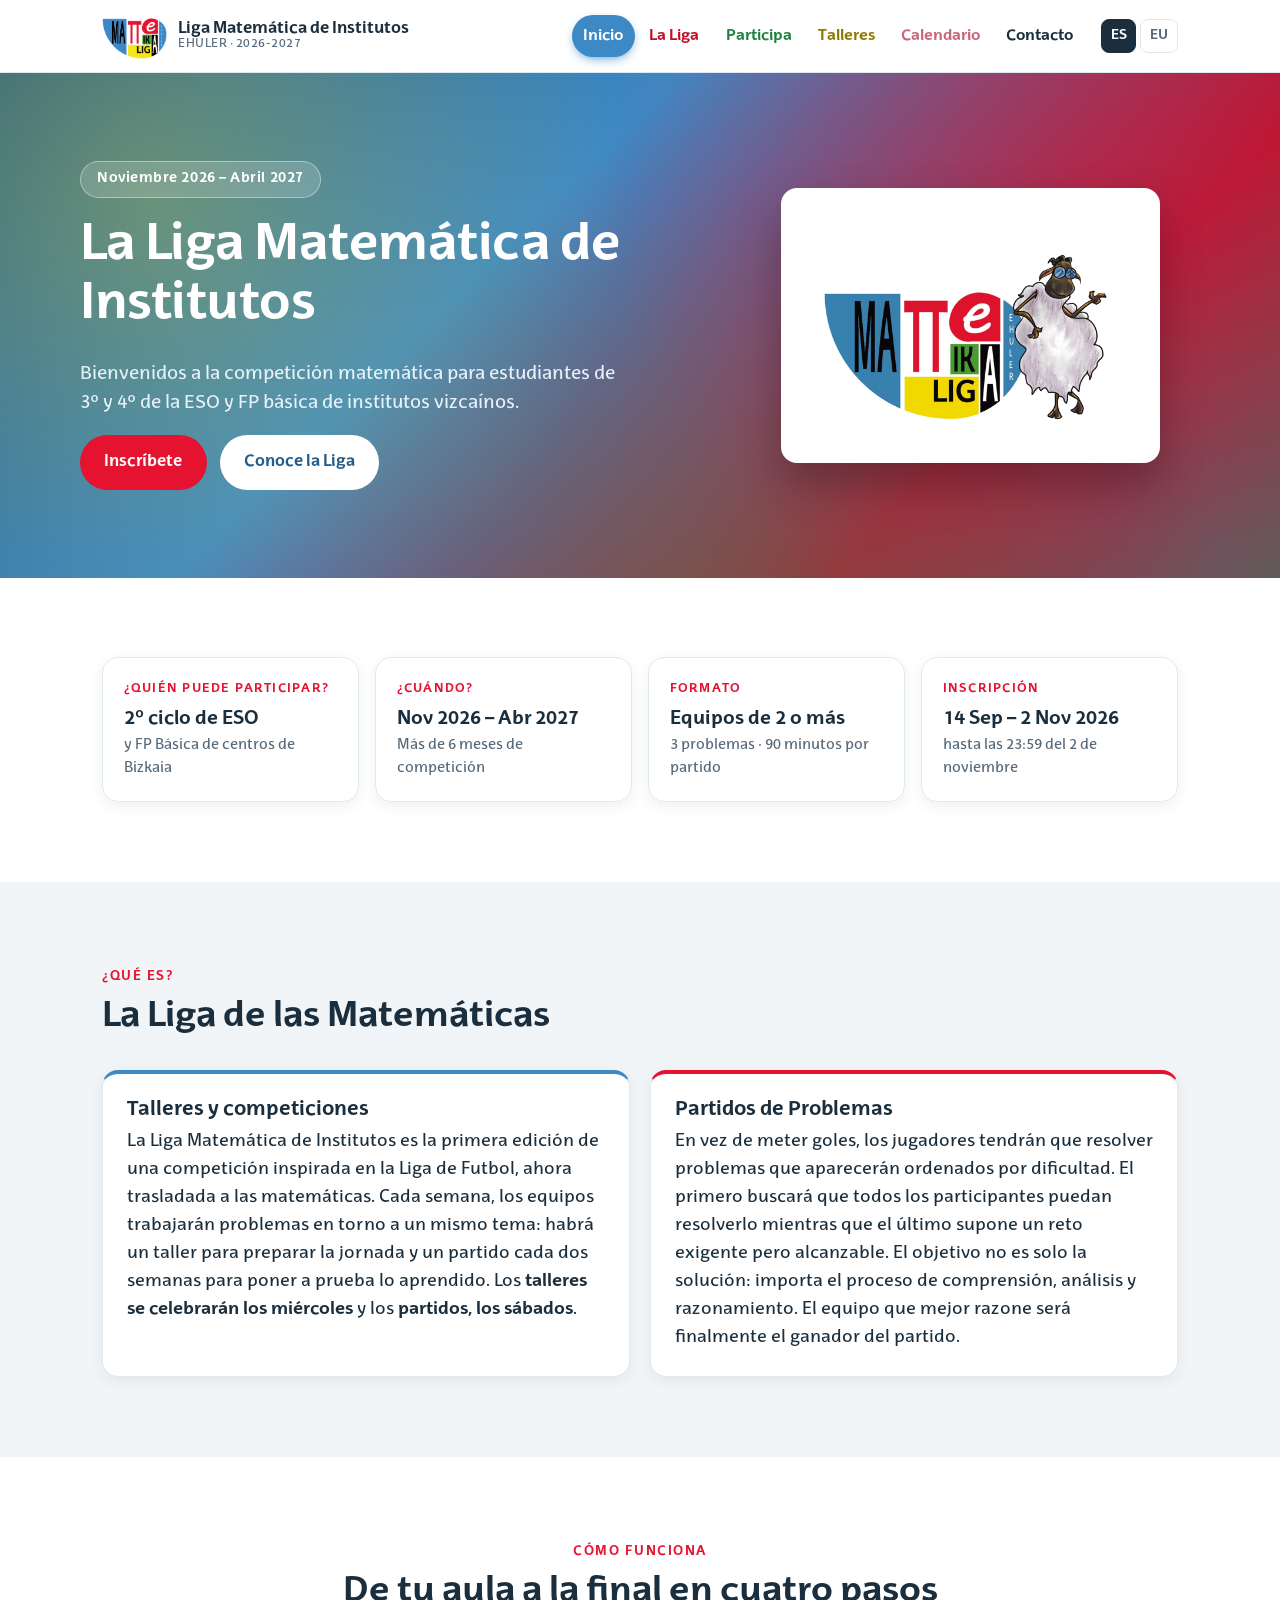
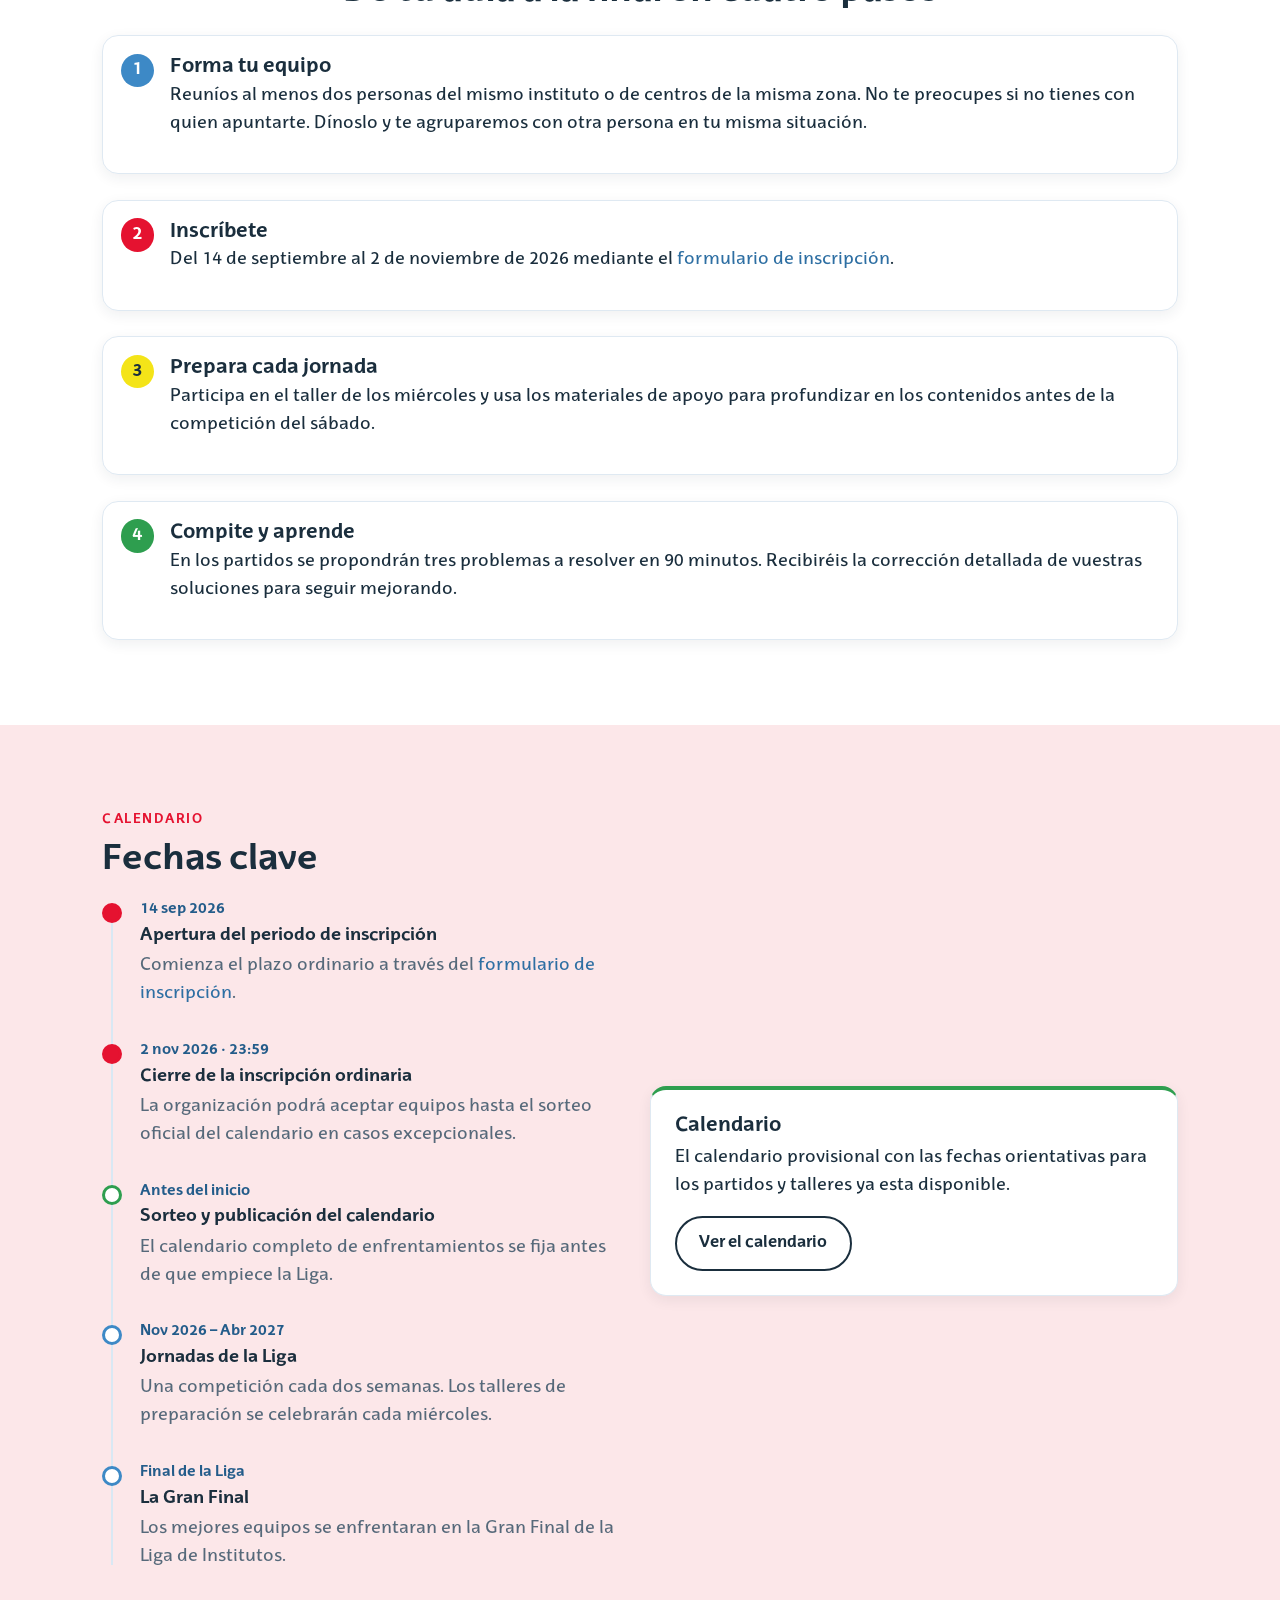
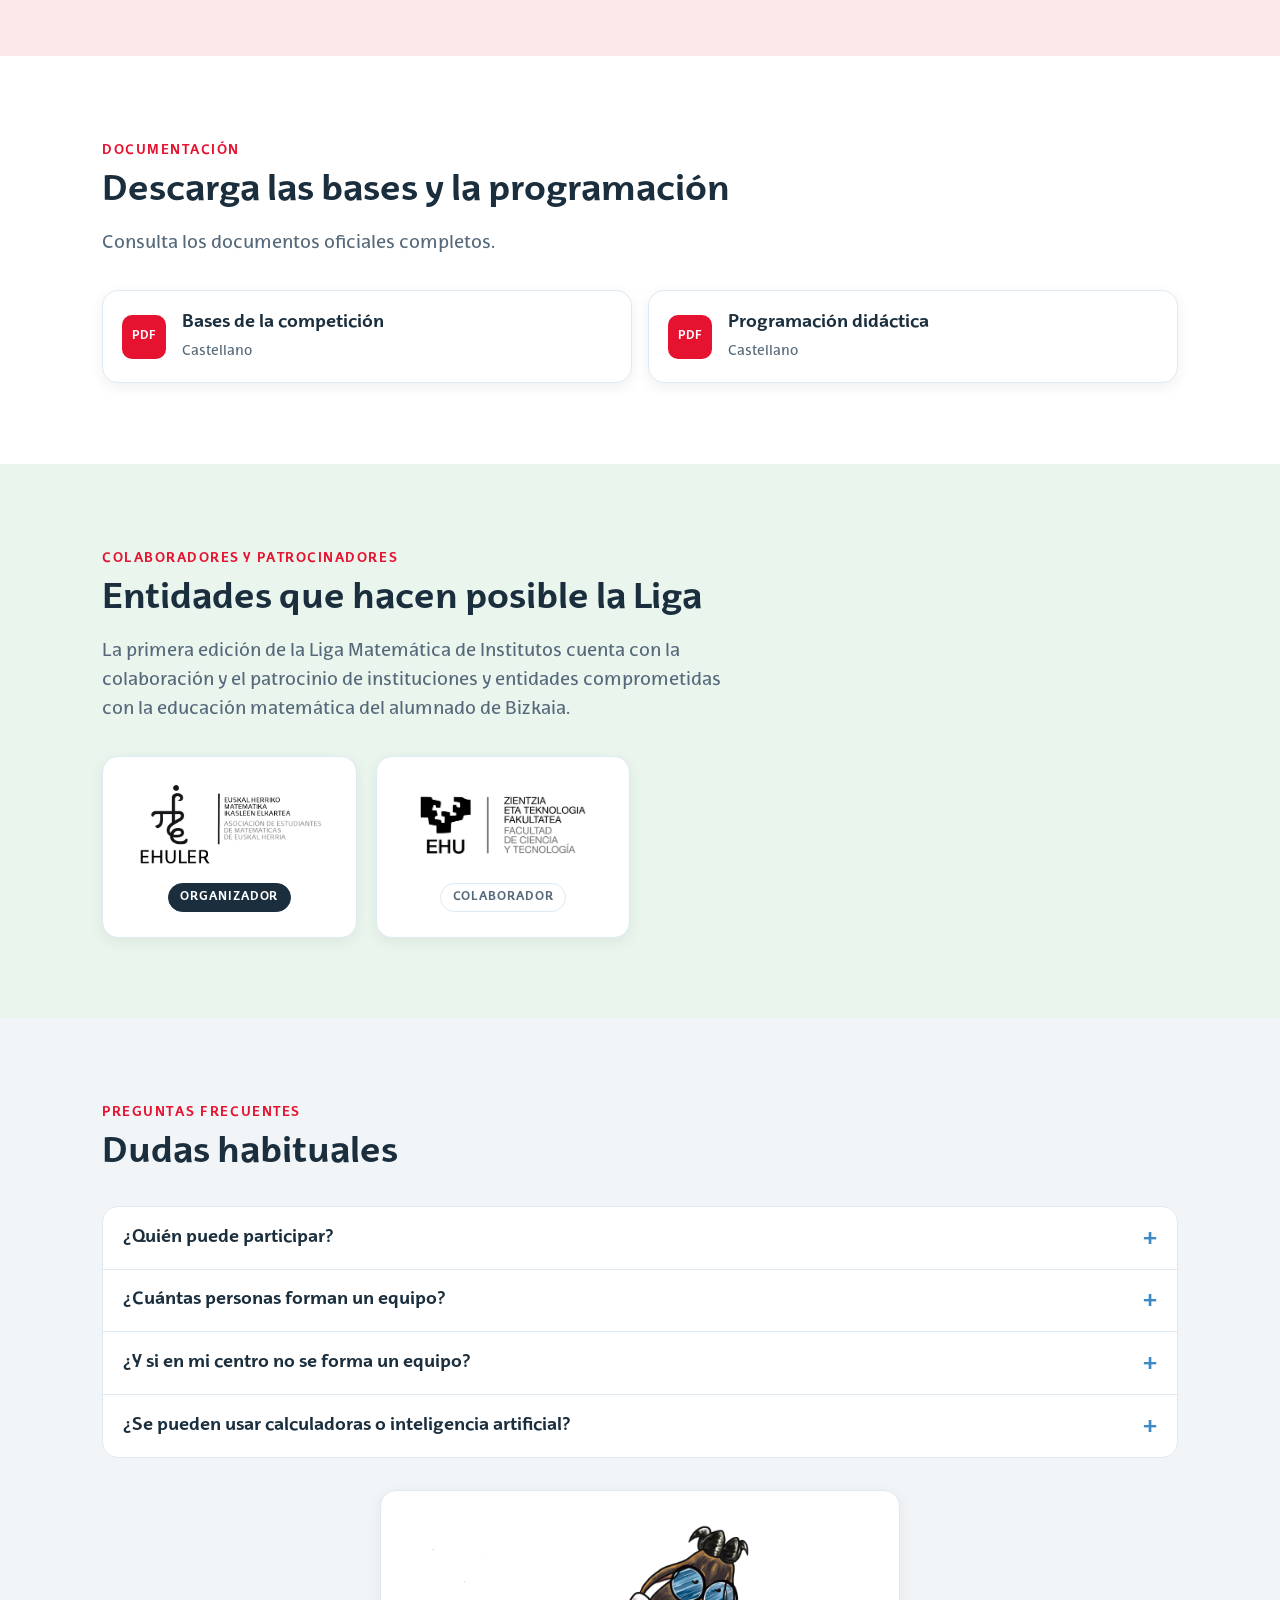
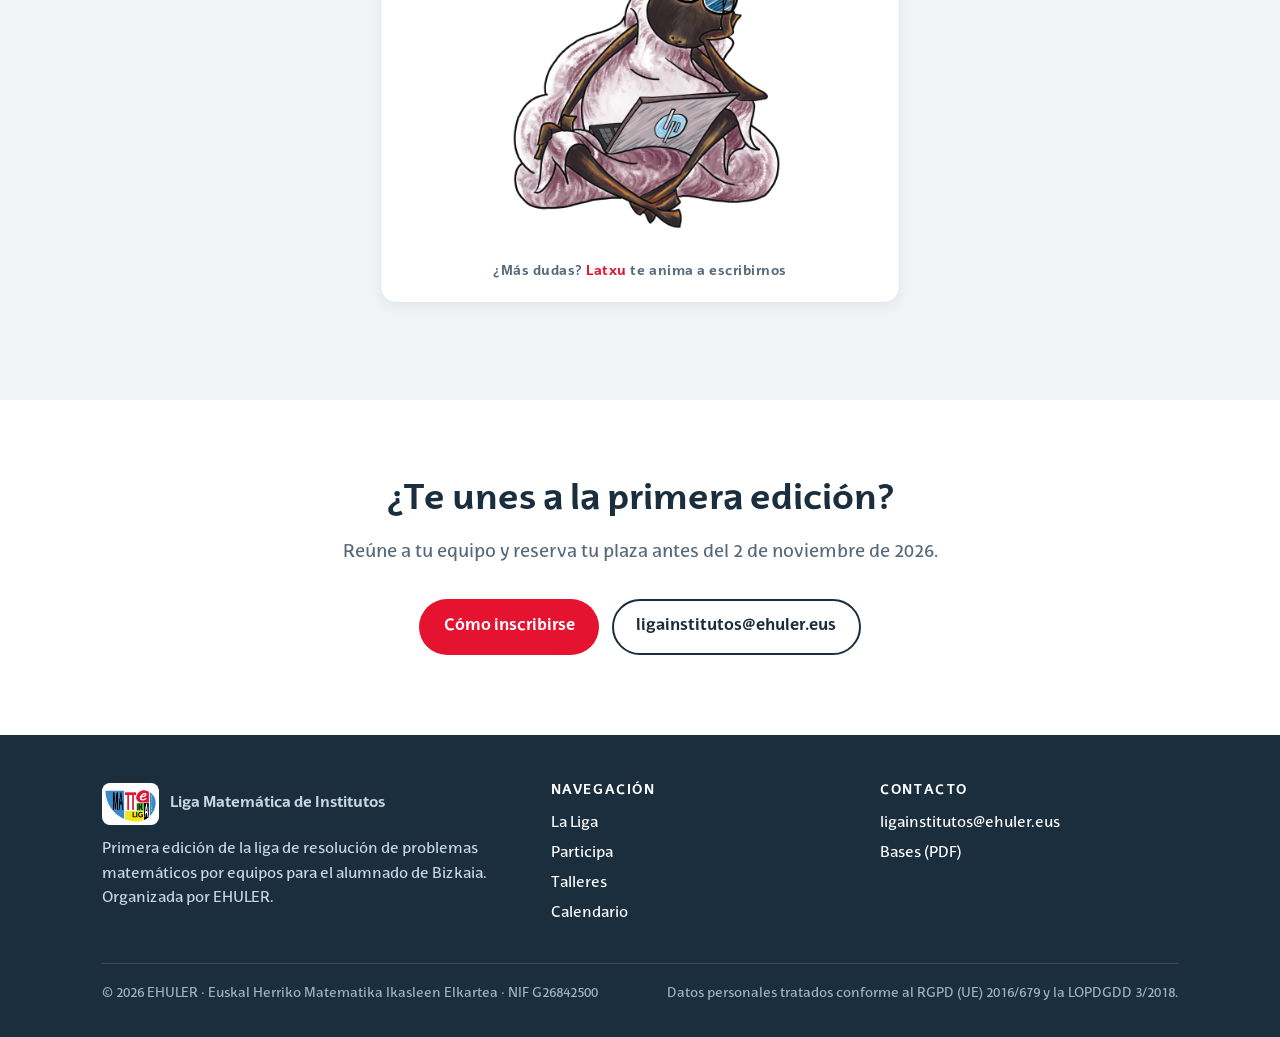
==== commit 37be7979: "Minor fixes" ====
--- a/es/index.html
+++ b/es/index.html
@@ -9,7 +9,7 @@
 <meta name="theme-color" content="#1A2E3D">
 <link rel="alternate" hreflang="es" href="https://ligainstitutos.ehuler.eus/es/index.html">
 <link rel="alternate" hreflang="eu" href="https://ligainstitutos.ehuler.eus/eu/index.html">
-<link rel="alternate" hreflang="x-default" href="https://ligainstitutos.ehuler.eus/">
+<link rel="alternate" hreflang="x-default" href="https://ligainstitutos.ehuler.eus/es/index.html">
 <meta property="og:type" content="website">
 <meta property="og:site_name" content="EHULER | Liga Matemática de Institutos">
 <meta property="og:title" content="Liga Matemática de Institutos 2026-2027 | EHULER">
@@ -136,11 +136,11 @@
     <div class="grid grid--2 mt-2" data-reveal="right">
       <div class="card card--accent">
         <h3>Talleres y competiciones</h3>
-        <p>La Liga Matemática de Institutos es la primera edición de una competición inspirada en la Liga de Futbol, ahora trasladada a las matemáticas. Cada semana, los equipos trabajarán problemas en torno a un mismo tema: habra un taller para preparar la jornada y una competición cada dos semanas para poner a prueba lo aprendido. Los <strong>talleres se celebran los miércoles</strong> y las <strong>competiciones, los sábados</strong>.</p>
+        <p>La Liga Matemática de Institutos es la primera edición de una competición inspirada en la Liga de Futbol, ahora trasladada a las matemáticas. Cada semana, los equipos trabajarán problemas en torno a un mismo tema: habrá un taller para preparar la jornada y un partido cada dos semanas para poner a prueba lo aprendido. Los <strong>talleres se celebrarán los miércoles</strong> y los <strong>partidos, los sábados</strong>.</p>
       </div>
       <div class="card card--red">
         <h3>Partidos de Problemas</h3>
-        <p>En vez de meter goles habrá que resolver problemas, estos estarán ordenados por dificultad. El primero busca que todo el mundo pueda resolverlo y el último supone un reto exigente pero alcanzable. El objetivo no es solo la solución: importa el proceso de comprensión, análisis y razonamiento. El equipo que mejor razone será finalmente el ganador del partido.</p>
+        <p>En vez de meter goles, los jugadores tendrán que resolver problemas que aparecerán ordenados por dificultad. El primero buscará que todos los participantes puedan resolverlo mientras que el último supone un reto exigente pero alcanzable. El objetivo no es solo la solución: importa el proceso de comprensión, análisis y razonamiento. El equipo que mejor razone será finalmente el ganador del partido.</p>
       </div>
     </div>
   </div>
@@ -165,7 +165,7 @@
       </li>
       <li>
         <h3>Compite y aprende</h3>
-        <p>En las competiciones resolvereis tres problemas en 90 minutos. Recibiréis la corrección detallada de vuestras soluciones para seguir mejorando.</p>
+        <p>En los partidos se propondrán tres problemas a resolver en 90 minutos. Recibiréis la corrección detallada de vuestras soluciones para seguir mejorando.</p>
       </li>
     </ol>
   </div>
@@ -220,7 +220,7 @@
   <div class="container">
     <span class="eyebrow">Documentación</span>
     <h2>Descarga las bases y la programación</h2>
-    <p class="section__lead">Consulta los documentos oficiales completos, disponibles en castellano y euskera.</p>
+    <p class="section__lead">Consulta los documentos oficiales completos.</p>
     <div class="docs mt-2" data-reveal="right">
       <a class="doc" href="../pdf/Bases_Liga_Institutos_2026-2027_ES.pdf" target="_blank" rel="noopener">
         <span class="doc__type">PDF</span>
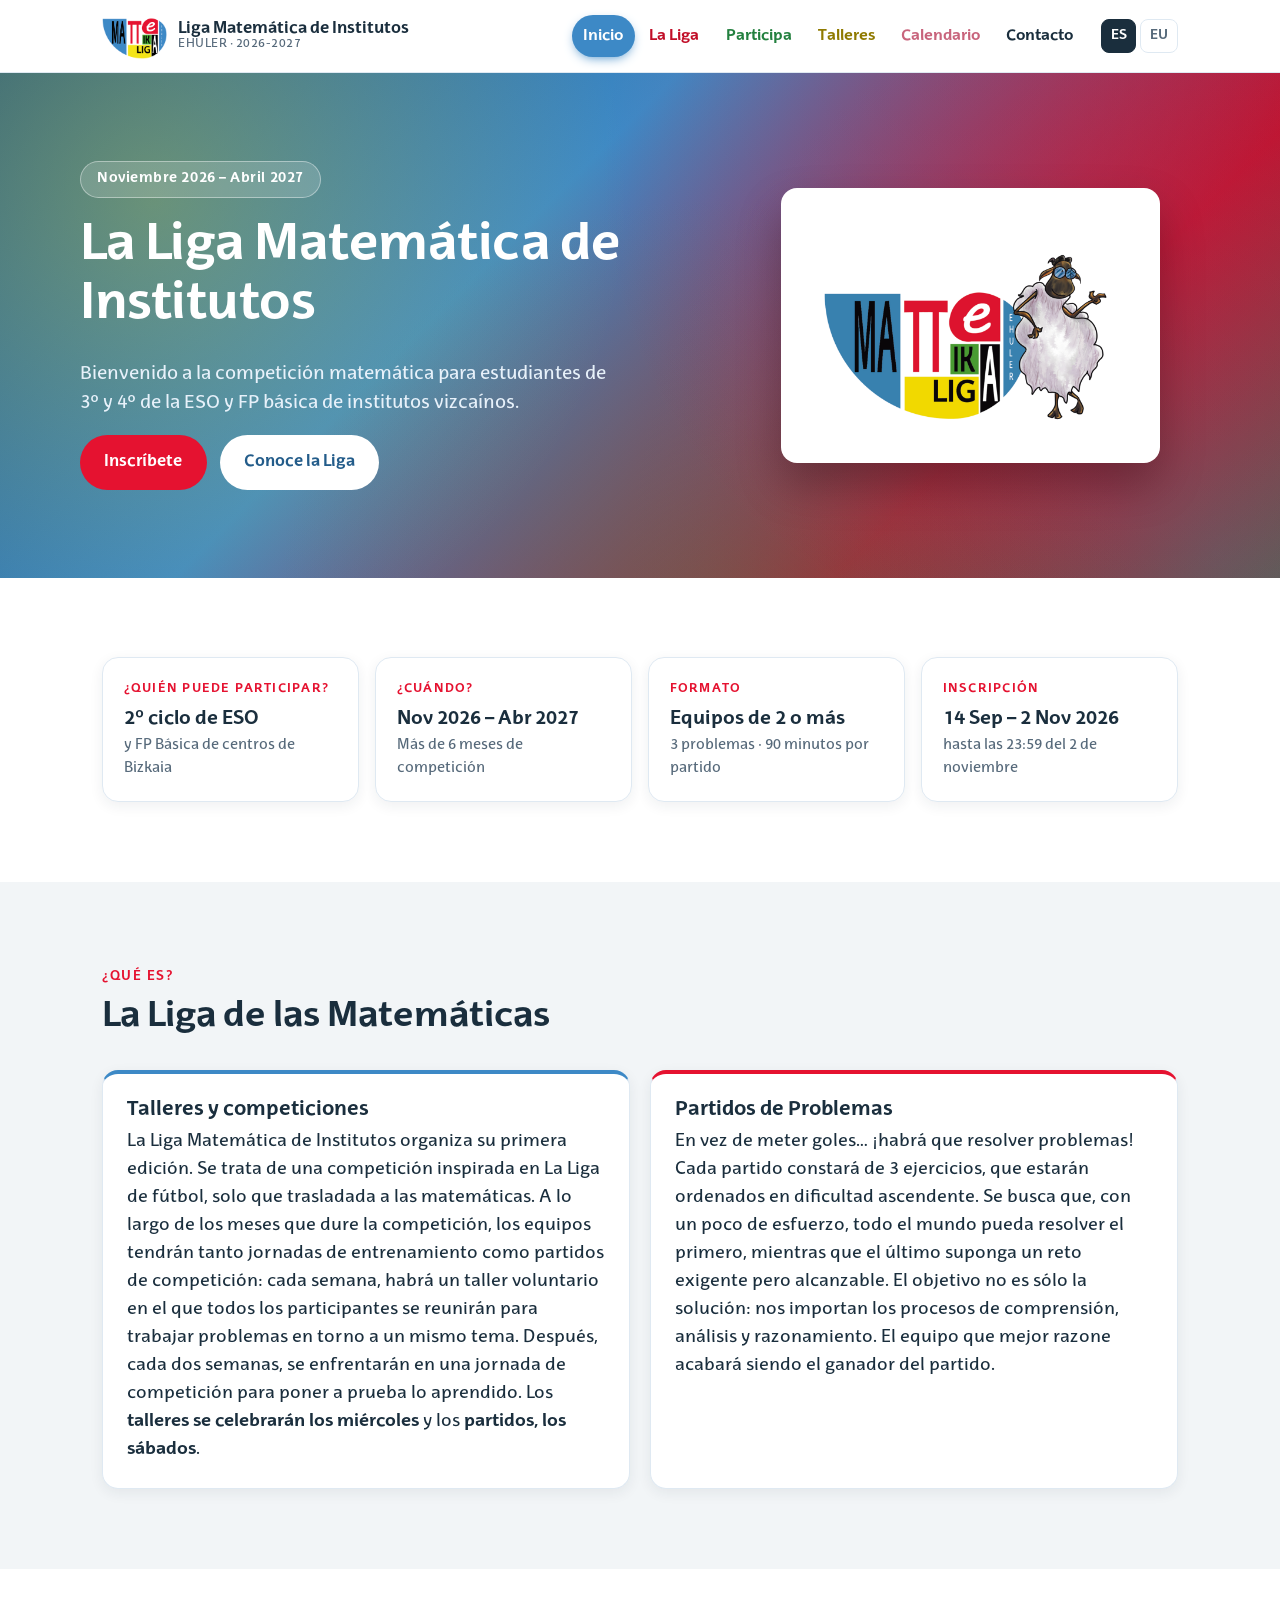
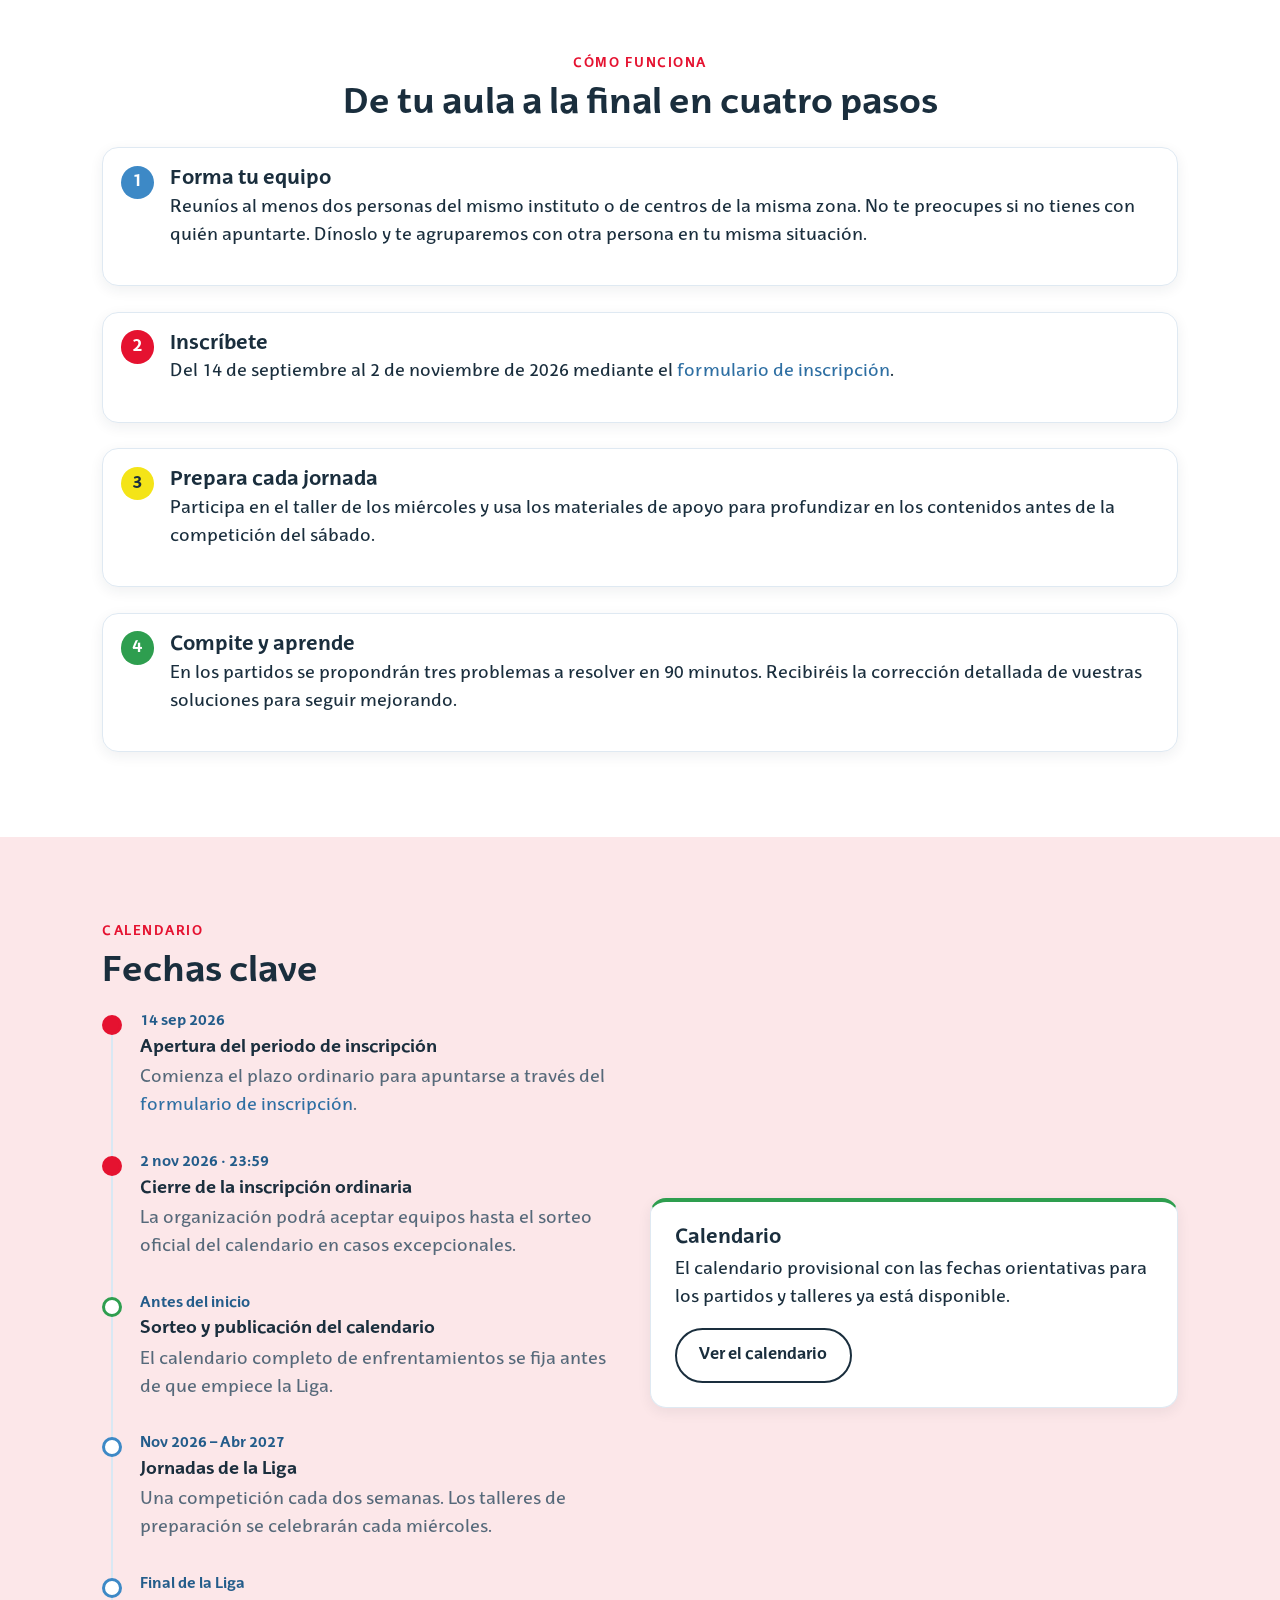
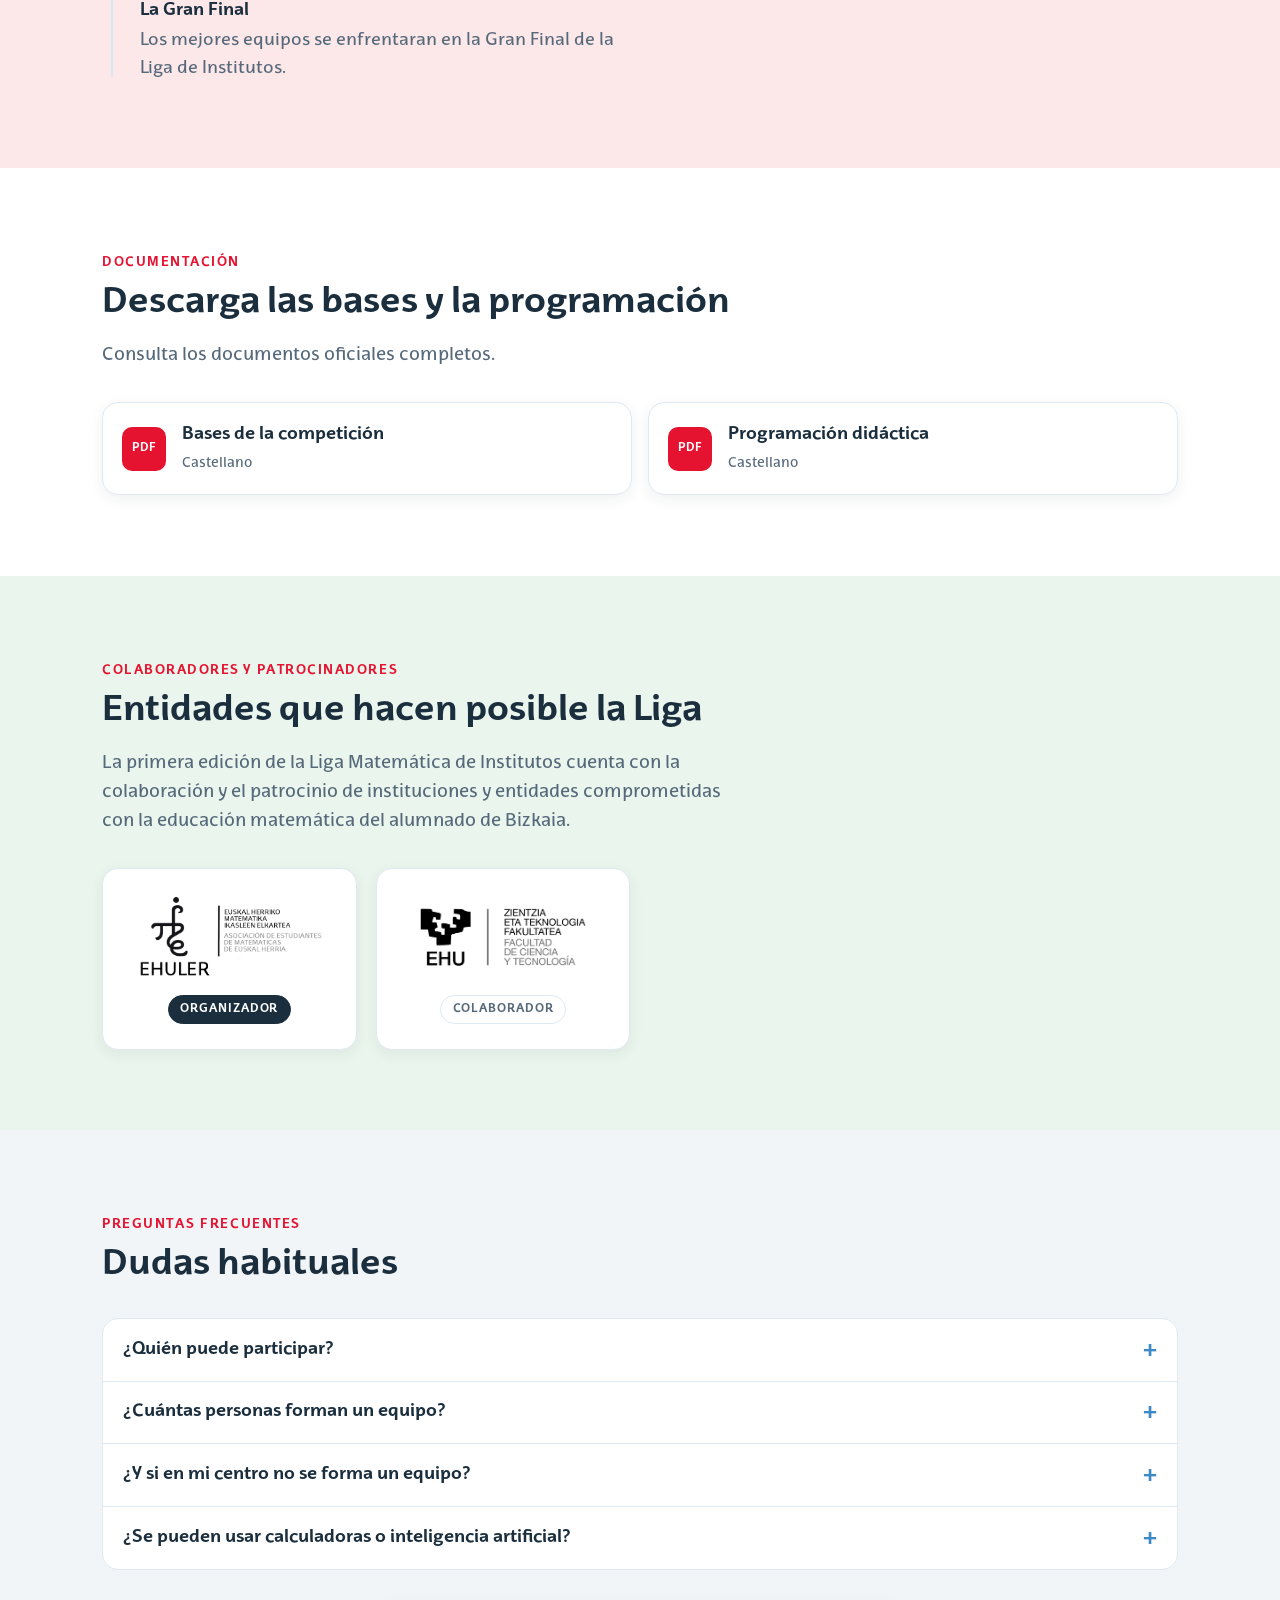
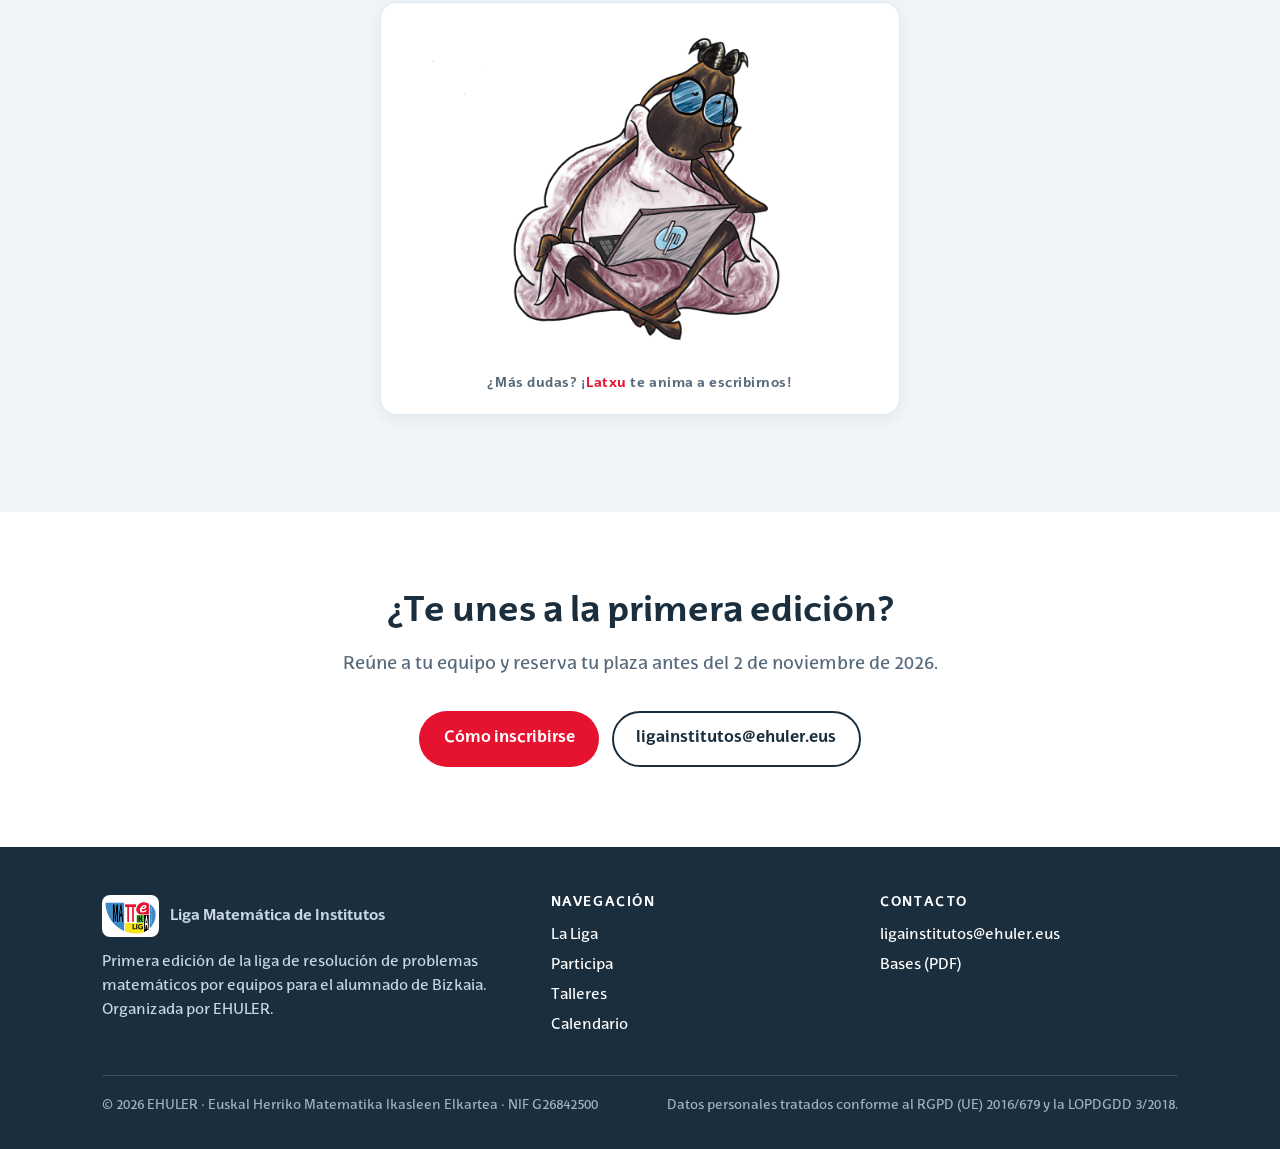
==== commit ddc34e32: "More minor fixes" ====
--- a/es/index.html
+++ b/es/index.html
@@ -88,7 +88,7 @@
     <div data-reveal="left">
       <span class="hero__badge">Noviembre 2026 – Abril 2027</span>
       <h1>La Liga Matemática de Institutos</h1>
-      <p>Bienvenidos a la competición matemática para estudiantes de 3º y 4º de la ESO y FP básica de institutos vizcaínos.</p>
+      <p>Bienvenido a la competición matemática para estudiantes de 3º y 4º de la ESO y FP básica de institutos vizcaínos.</p>
       <div class="btn-row">
         <a class="btn btn--primary" href="https://forms.cloud.microsoft/e/40tsiUAtMb" target="_blank" rel="noopener">Inscríbete</a>
         <a class="btn btn--light" href="liga.html">Conoce la Liga</a>
@@ -136,11 +136,11 @@
     <div class="grid grid--2 mt-2" data-reveal="right">
       <div class="card card--accent">
         <h3>Talleres y competiciones</h3>
-        <p>La Liga Matemática de Institutos es la primera edición de una competición inspirada en la Liga de Futbol, ahora trasladada a las matemáticas. Cada semana, los equipos trabajarán problemas en torno a un mismo tema: habrá un taller para preparar la jornada y un partido cada dos semanas para poner a prueba lo aprendido. Los <strong>talleres se celebrarán los miércoles</strong> y los <strong>partidos, los sábados</strong>.</p>
+        <p>La Liga Matemática de Institutos organiza su primera edición. Se trata de una competición inspirada en La Liga de fútbol, solo que trasladada a las matemáticas. A lo largo de los meses que dure la competición, los equipos tendrán tanto jornadas de entrenamiento como partidos de competición: cada semana, habrá un taller voluntario en el que todos los participantes se reunirán para trabajar problemas en torno a un mismo tema. Después, cada dos semanas, se enfrentarán en una jornada de competición para poner a prueba lo aprendido. Los <strong>talleres se celebrarán los miércoles</strong> y los <strong>partidos, los sábados</strong>.</p>
       </div>
       <div class="card card--red">
         <h3>Partidos de Problemas</h3>
-        <p>En vez de meter goles, los jugadores tendrán que resolver problemas que aparecerán ordenados por dificultad. El primero buscará que todos los participantes puedan resolverlo mientras que el último supone un reto exigente pero alcanzable. El objetivo no es solo la solución: importa el proceso de comprensión, análisis y razonamiento. El equipo que mejor razone será finalmente el ganador del partido.</p>
+        <p>En vez de meter goles… ¡habrá que resolver problemas! Cada partido constará de 3 ejercicios, que estarán ordenados en dificultad ascendente. Se busca que, con un poco de esfuerzo, todo el mundo pueda resolver el primero, mientras que el último suponga un reto exigente pero alcanzable. El objetivo no es sólo la solución: nos importan los procesos de comprensión, análisis y razonamiento. El equipo que mejor razone acabará siendo el ganador del partido.</p>
       </div>
     </div>
   </div>
@@ -153,7 +153,7 @@
     <ol class="steps mt-2" style="text-align:left">
       <li>
         <h3>Forma tu equipo</h3>
-        <p>Reuníos al menos dos personas del mismo instituto o de centros de la misma zona. No te preocupes si no tienes con quien apuntarte. Dínoslo y te agruparemos con otra persona en tu misma situación.</p>
+        <p>Reuníos al menos dos personas del mismo instituto o de centros de la misma zona. No te preocupes si no tienes con quién apuntarte. Dínoslo y te agruparemos con otra persona en tu misma situación.</p>
       </li>
       <li>
         <h3>Inscríbete</h3>
@@ -181,7 +181,7 @@
           <li class="is-key">
             <time>14 sep 2026</time>
             <span class="t-title">Apertura del periodo de inscripción</span>
-            <p>Comienza el plazo ordinario a través del <a href="https://forms.cloud.microsoft/e/40tsiUAtMb" target="_blank" rel="noopener">formulario de inscripción</a>.</p>
+            <p>Comienza el plazo ordinario para apuntarse a través del <a href="https://forms.cloud.microsoft/e/40tsiUAtMb" target="_blank" rel="noopener">formulario de inscripción</a>.</p>
           </li>
           <li class="is-key">
             <time>2 nov 2026 · 23:59</time>
@@ -208,7 +208,7 @@
       <div data-reveal="right">
         <div class="card card--green">
           <h3>Calendario</h3>
-          <p>El calendario provisional con las fechas orientativas para los partidos y talleres ya esta disponible.</p>
+          <p>El calendario provisional con las fechas orientativas para los partidos y talleres ya está disponible.</p>
           <a class="btn btn--ghost" href="calendario.html">Ver el calendario</a>
         </div>
       </div>
@@ -271,12 +271,12 @@
       </details>
       <details>
         <summary>¿Se pueden usar calculadoras o inteligencia artificial?</summary>
-        <div class="acc-body"><p>Antes de cada jornada se comunicará si está permitido usar calculadoras u otras herramientas de apoyo. En todo caso, quedan prohibidos los recursos que proporcionen directamente las respuestas —y, en particular, los sistemas de inteligencia artificial.</p></div>
+        <div class="acc-body"><p>Antes de cada jornada se comunicará si está permitido usar calculadoras u otras herramientas de apoyo. En todo caso, quedan prohibidos los recursos que proporcionen directamente las respuestas — en particular, los sistemas de inteligencia artificial.</p></div>
       </details>
     </div>
     <figure class="mascot mt-2" style="max-width:520px;margin-inline:auto">
       <img src="../assets/img/latxu/latxuGris4.png" alt="Latxu, la mascota de la Liga, resolviendo dudas">
-      <figcaption>¿Más dudas? <span class="mascot__name">Latxu</span> te anima a escribirnos</figcaption>
+      <figcaption>¿Más dudas? ¡<span class="mascot__name">Latxu</span> te anima a escribirnos!</figcaption>
     </figure>
   </div>
 </section>
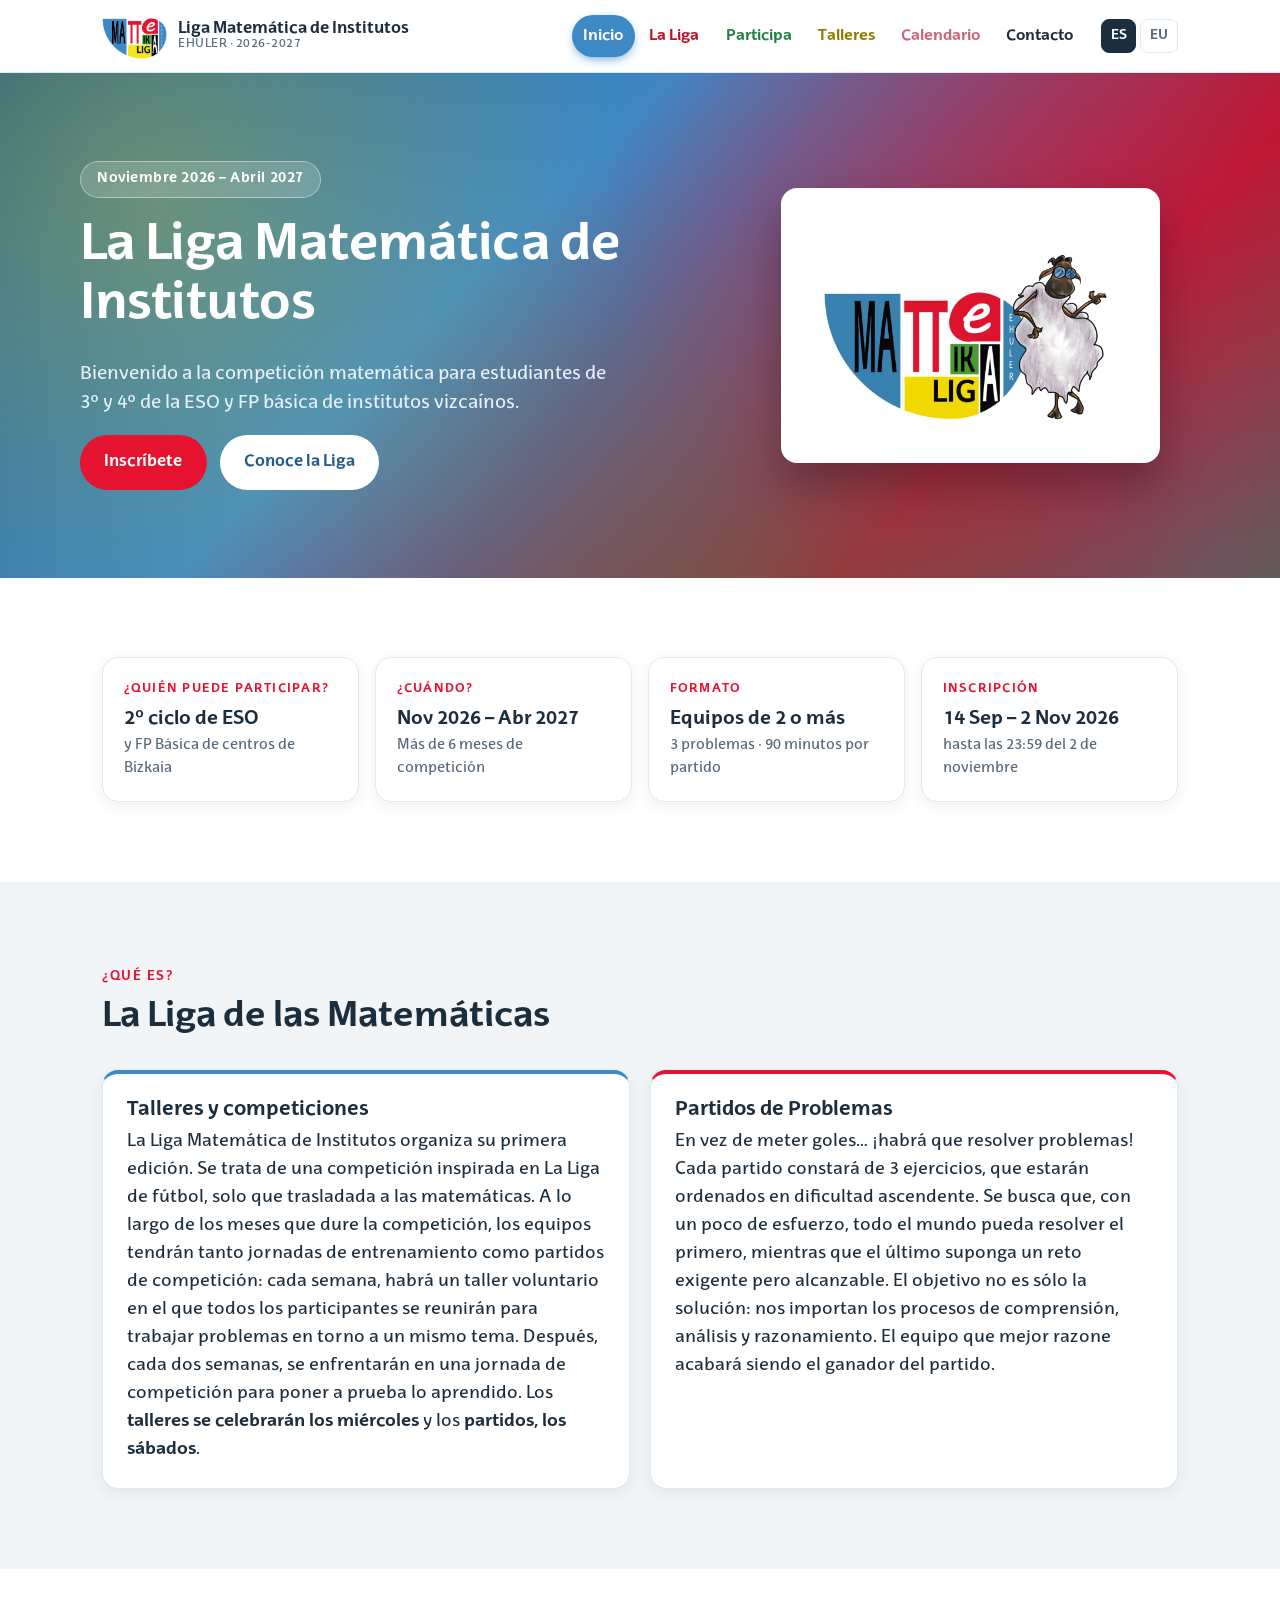
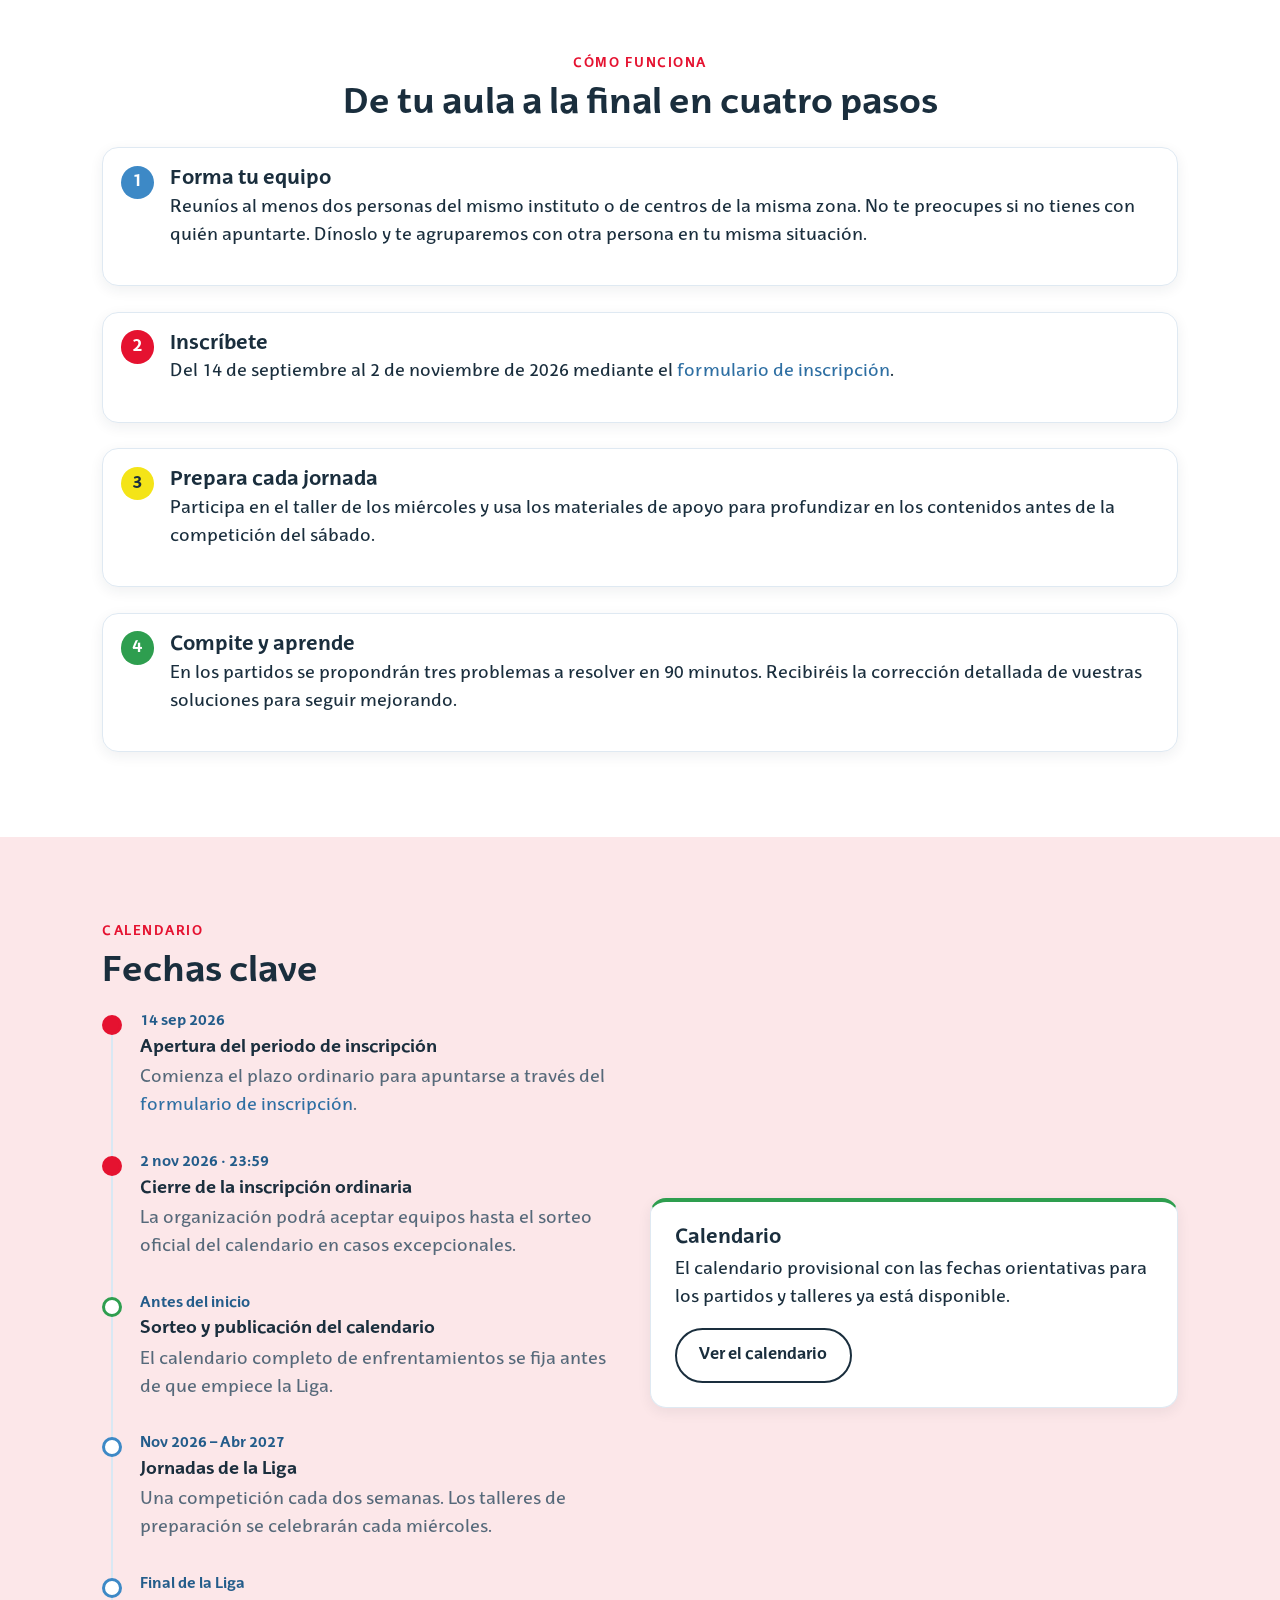
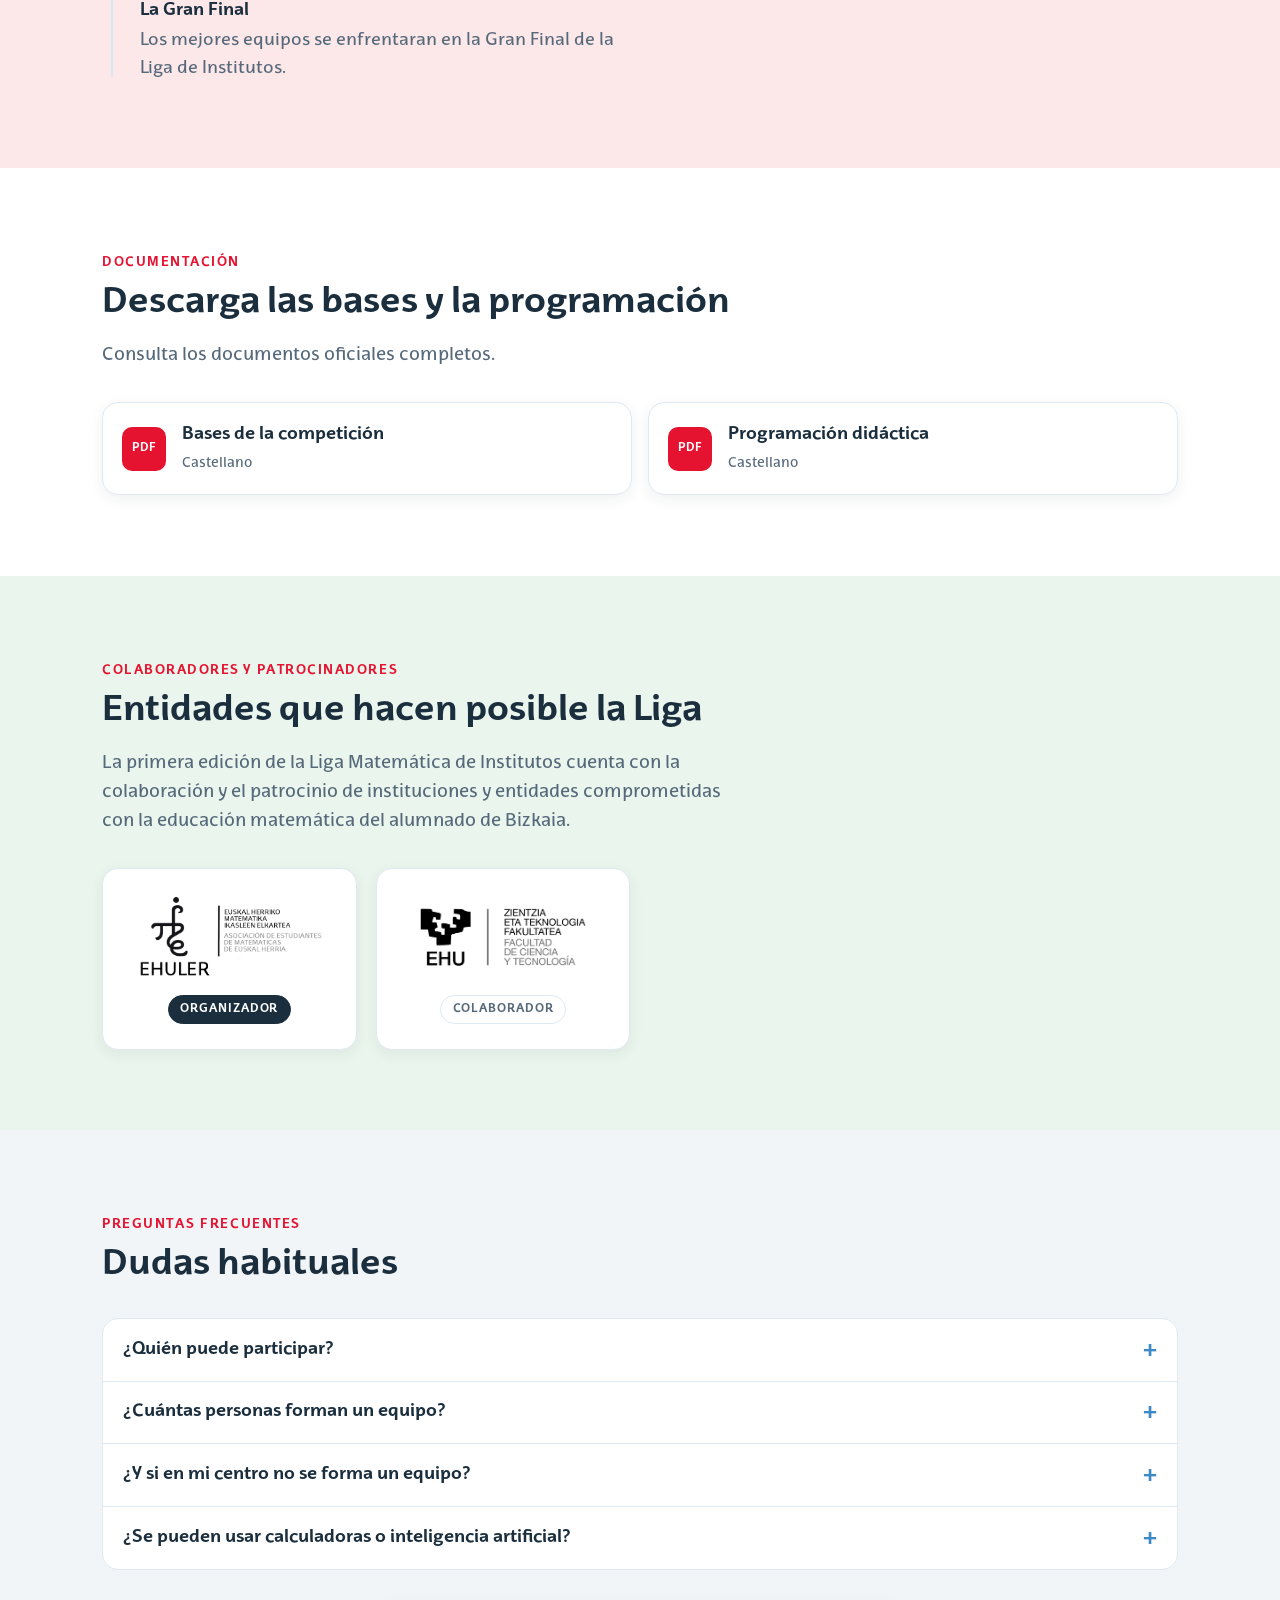
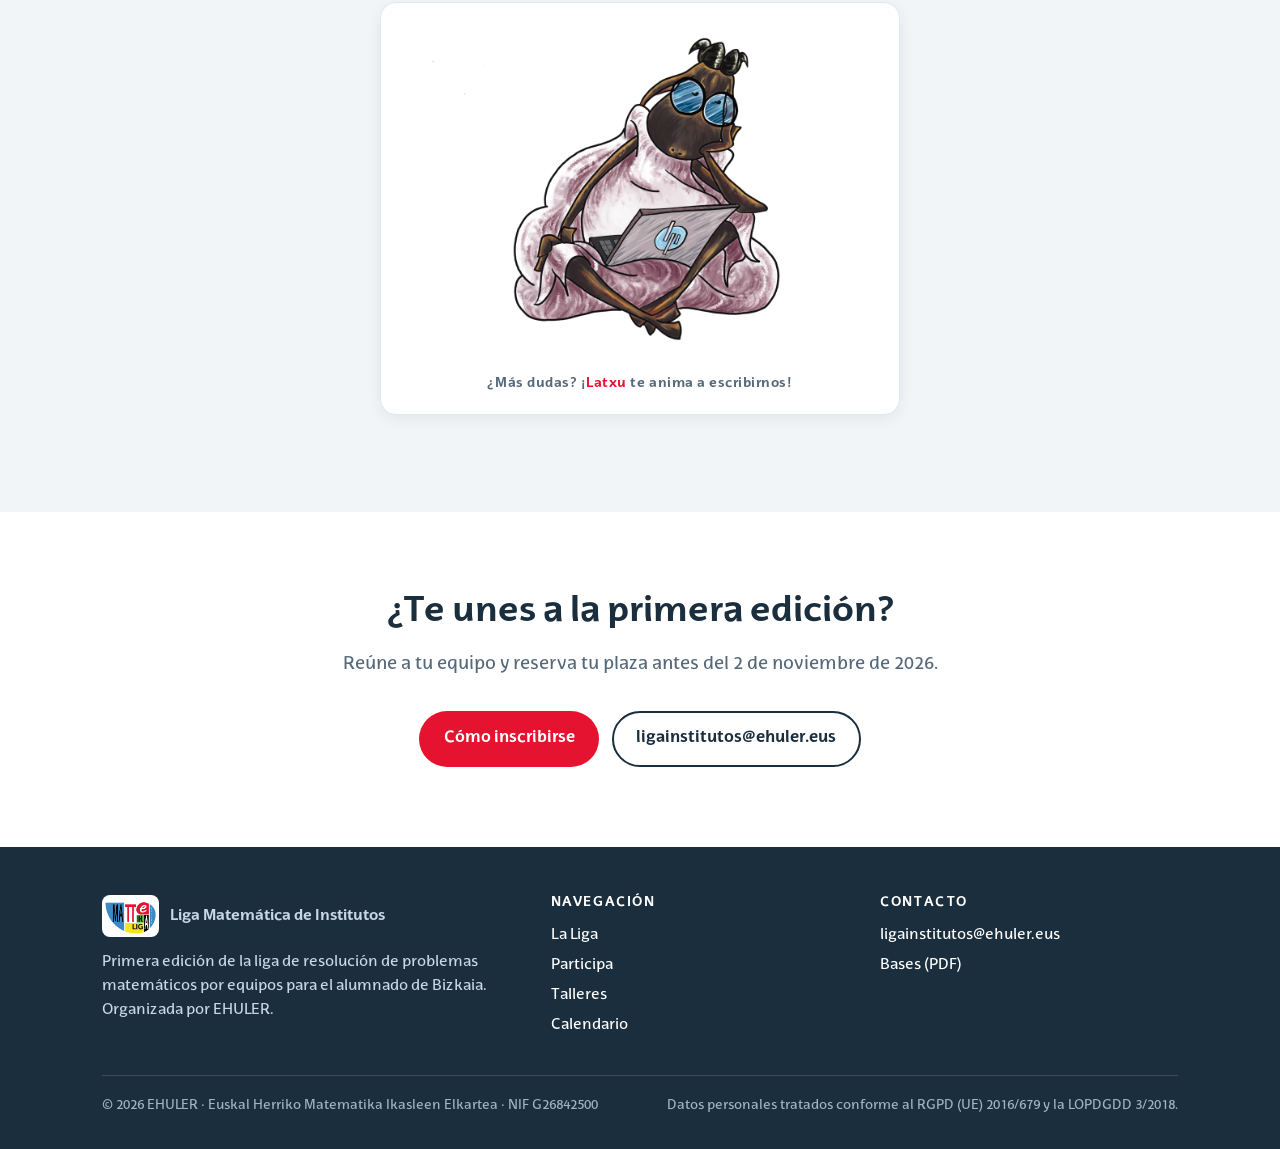
==== commit 857c2fe4: "Asset optimization" ====
--- a/es/index.html
+++ b/es/index.html
@@ -50,7 +50,8 @@
 
 <title>Liga Matemática de Institutos 2026-2027 | EHULER</title>
 <meta name="description" content="Primera edición de la Liga Matemática de Institutos: competición por equipos de resolución de problemas para alumnado de Bizkaia. Noviembre 2026 – abril 2027.">
-<link rel="icon" href="../assets/img/favicon-64.png">
+<link rel="icon" href="../assets/img/favicon.ico" sizes="any">
+<link rel="icon" href="../assets/img/favicon-32.png" sizes="32x32" type="image/png">
 <link rel="apple-touch-icon" href="../assets/img/apple-touch-icon.png">
 <link rel="stylesheet" href="../assets/css/style.css">
 </head>
@@ -96,7 +97,7 @@
     </div>
     <figure class="hero__mascot" data-reveal="right">
       <div class="mascot">
-        <img src="../assets/img/latxu/latxuGris3ehuler.png" alt="Latxu, la mascota de la Liga Matemática de Institutos">
+        <img src="../assets/img/latxu/latxuGris3ehuler.webp" alt="Latxu, la mascota de la Liga Matemática de Institutos">
       </div>
     </figure>
   </div>
@@ -275,7 +276,7 @@
       </details>
     </div>
     <figure class="mascot mt-2" style="max-width:520px;margin-inline:auto">
-      <img src="../assets/img/latxu/latxuGris4.png" alt="Latxu, la mascota de la Liga, resolviendo dudas">
+      <img src="../assets/img/latxu/latxuGris4.webp" alt="Latxu, la mascota de la Liga, resolviendo dudas">
       <figcaption>¿Más dudas? ¡<span class="mascot__name">Latxu</span> te anima a escribirnos!</figcaption>
     </figure>
   </div>
--- a/assets/css/style.css
+++ b/assets/css/style.css
@@ -258,6 +258,7 @@
   width: 46px; height: 46px; border-radius: 12px; display: grid; place-items: center;
   background: var(--tint-soft); color: var(--blue-deep); font-size: 1.4rem; font-weight: 700; margin-bottom: .9rem;
 }
+.card__icon--live { color: var(--red); }
 
 /* ---------- Mascot (Latxu) ---------- */
 .mascot {
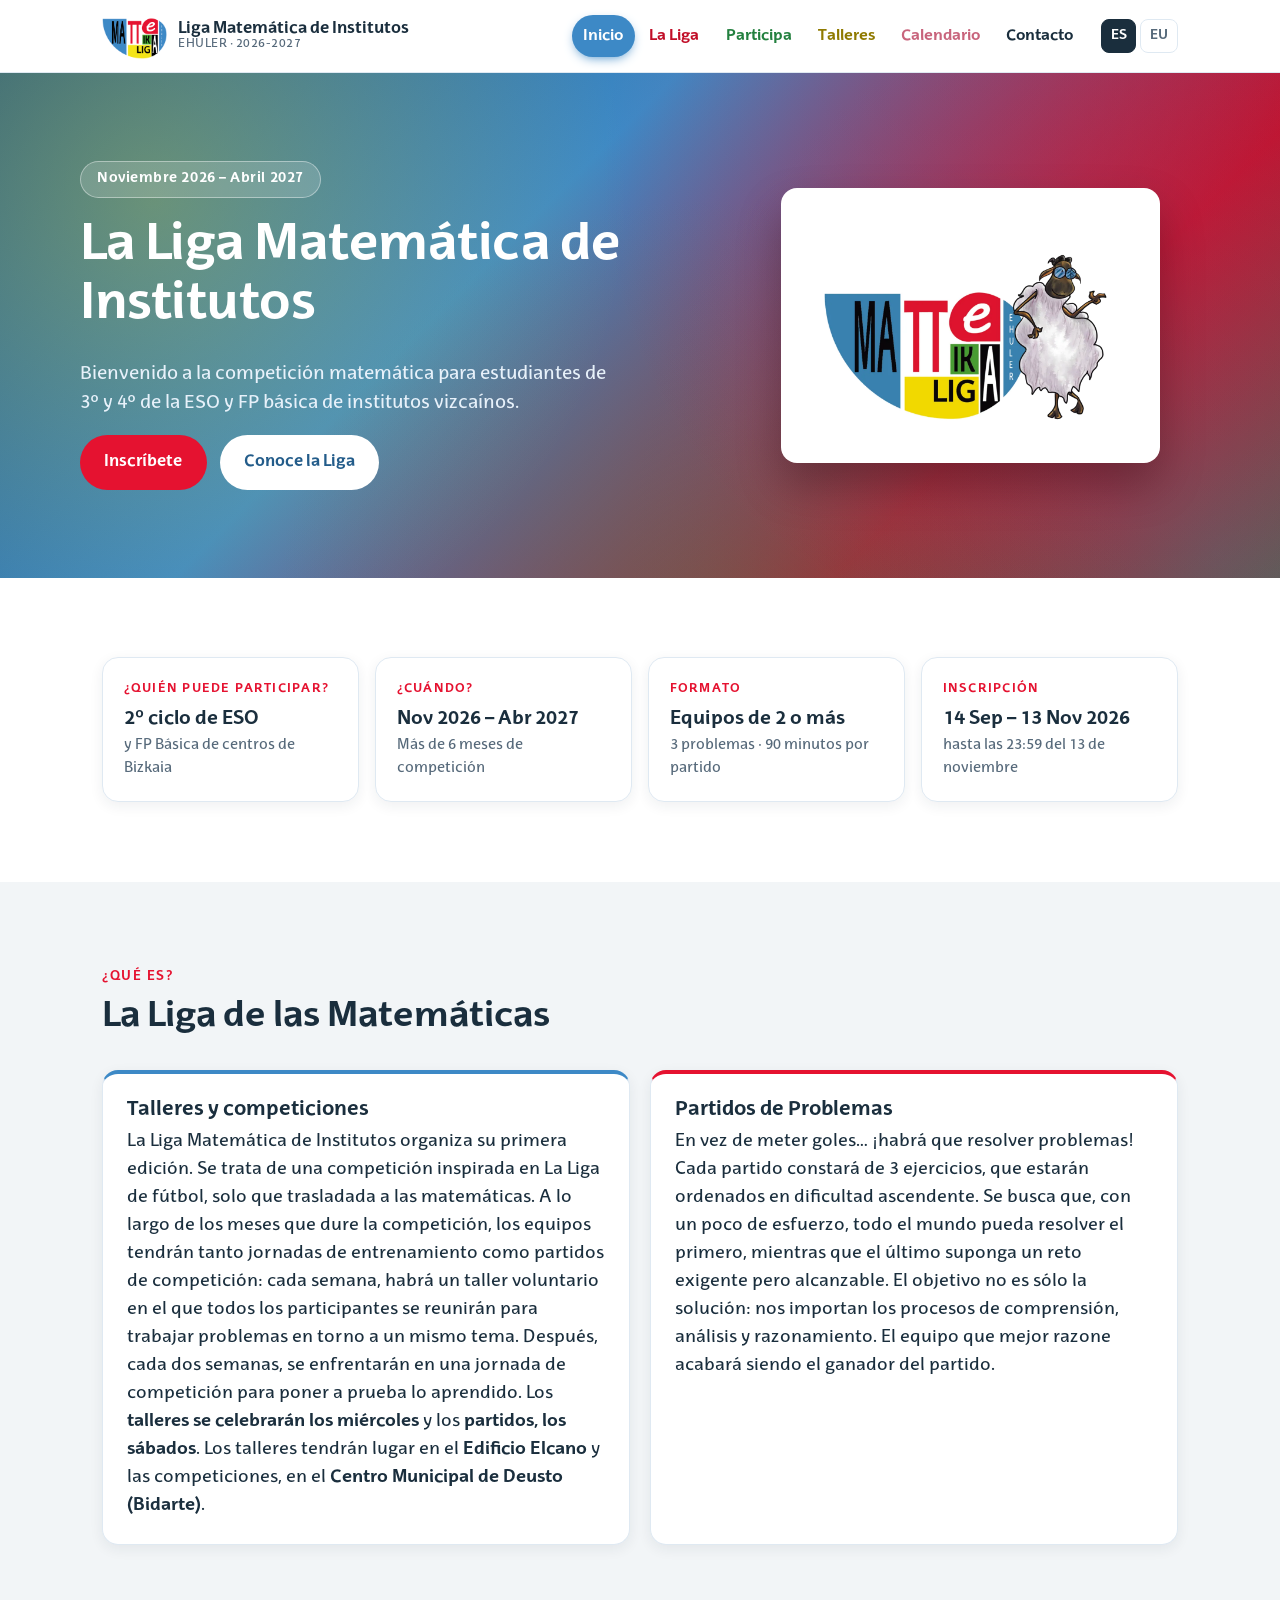
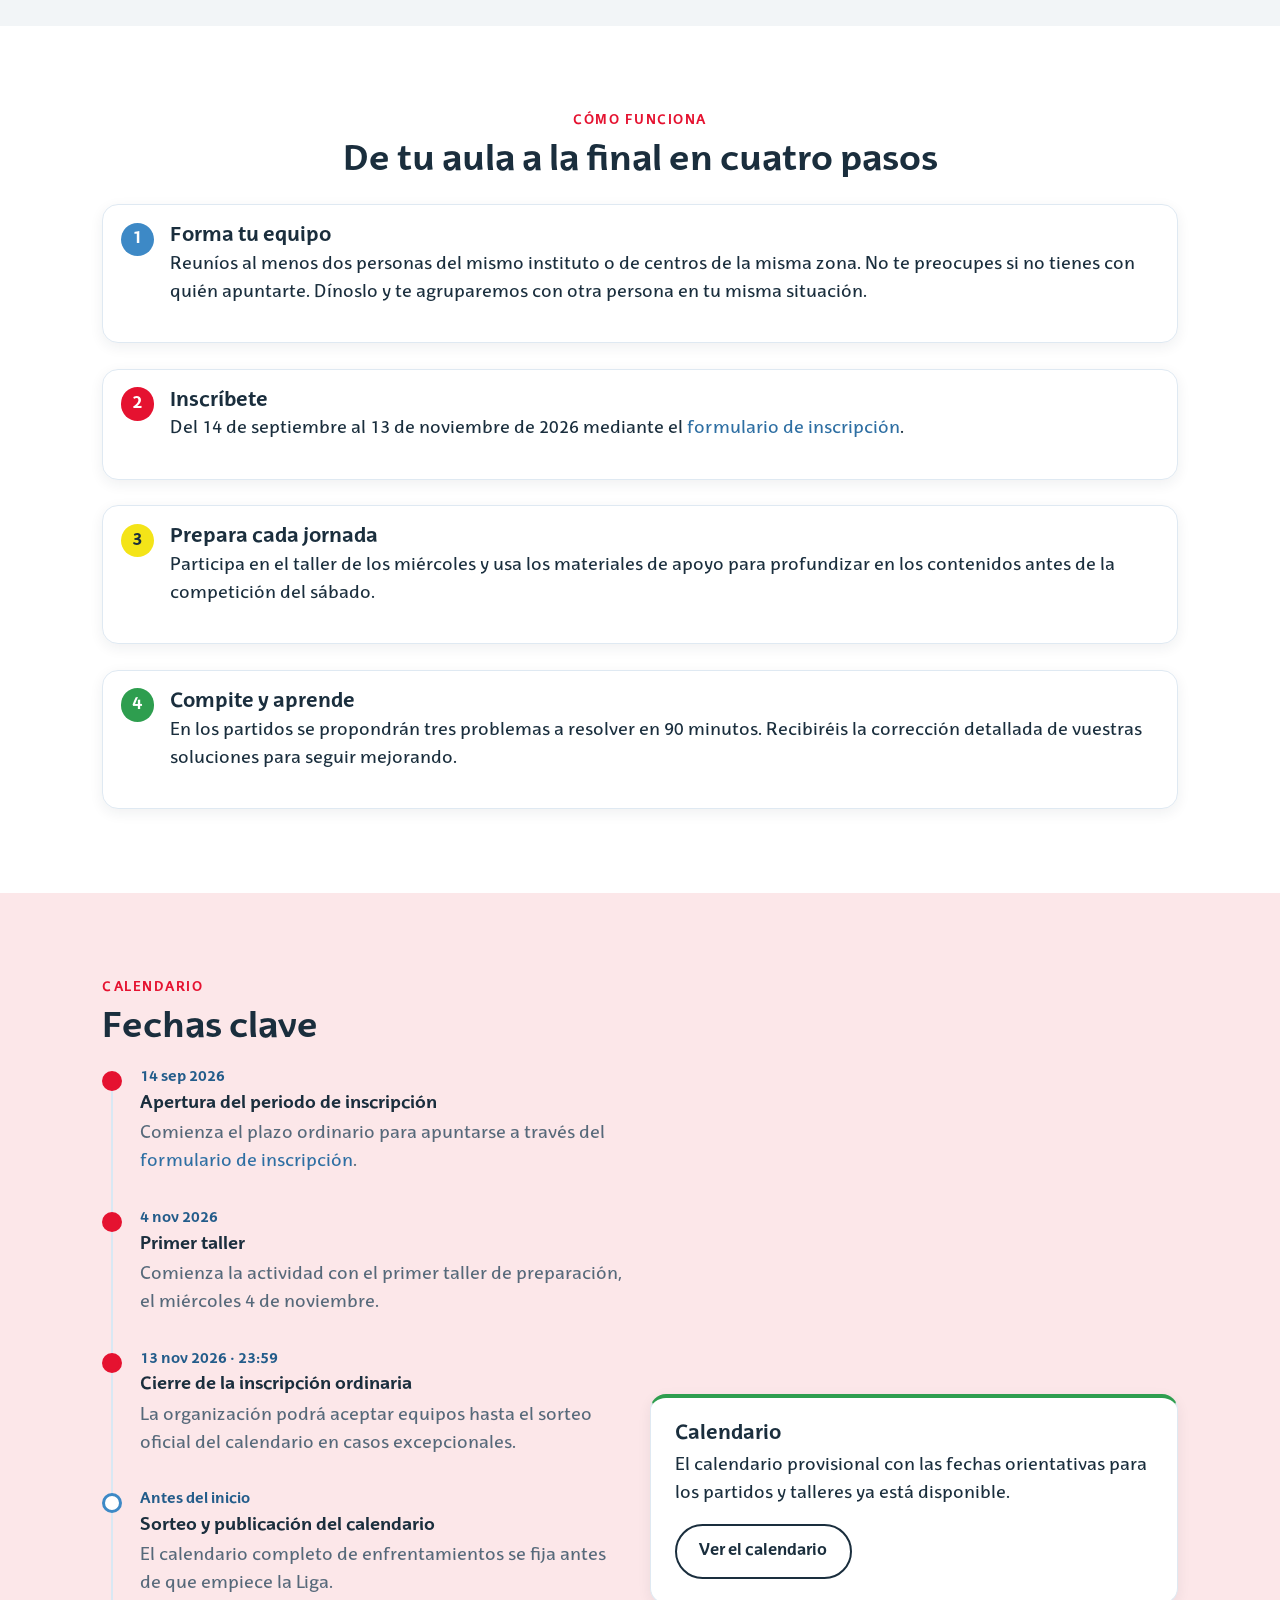
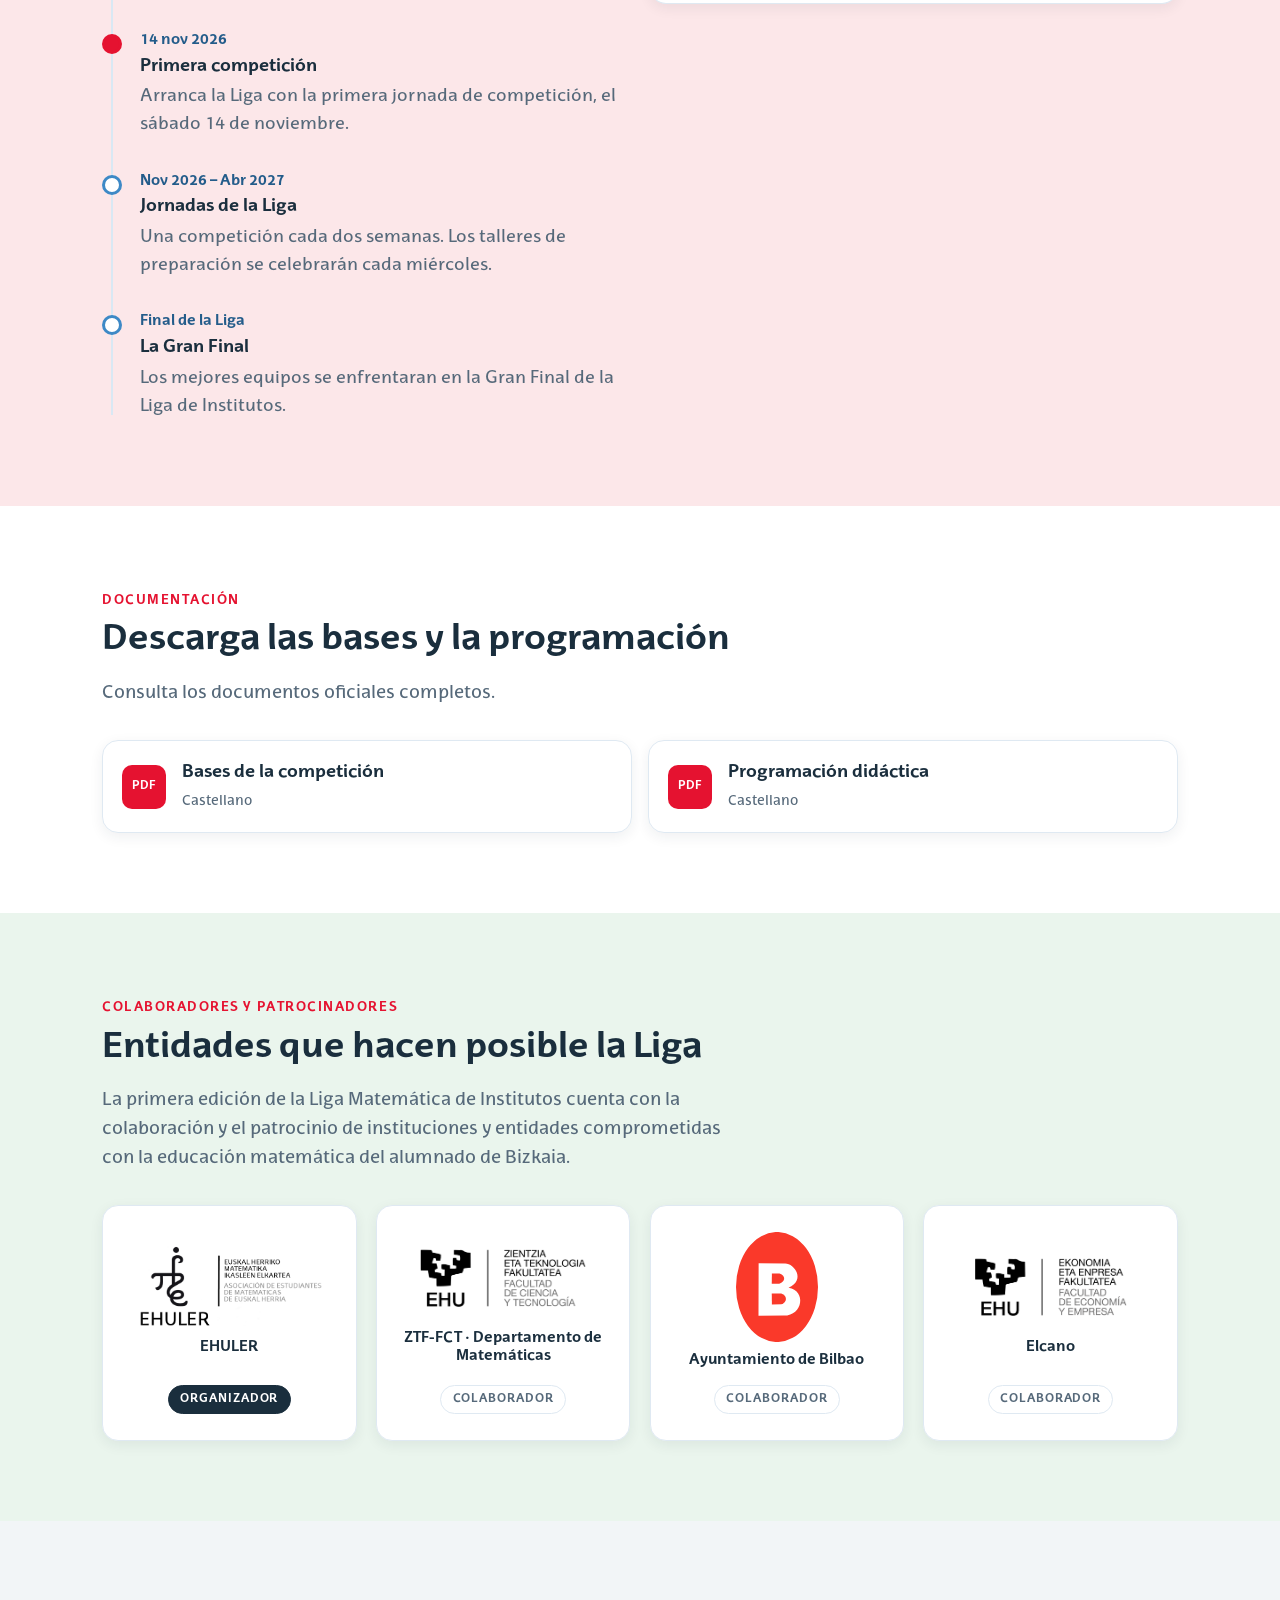
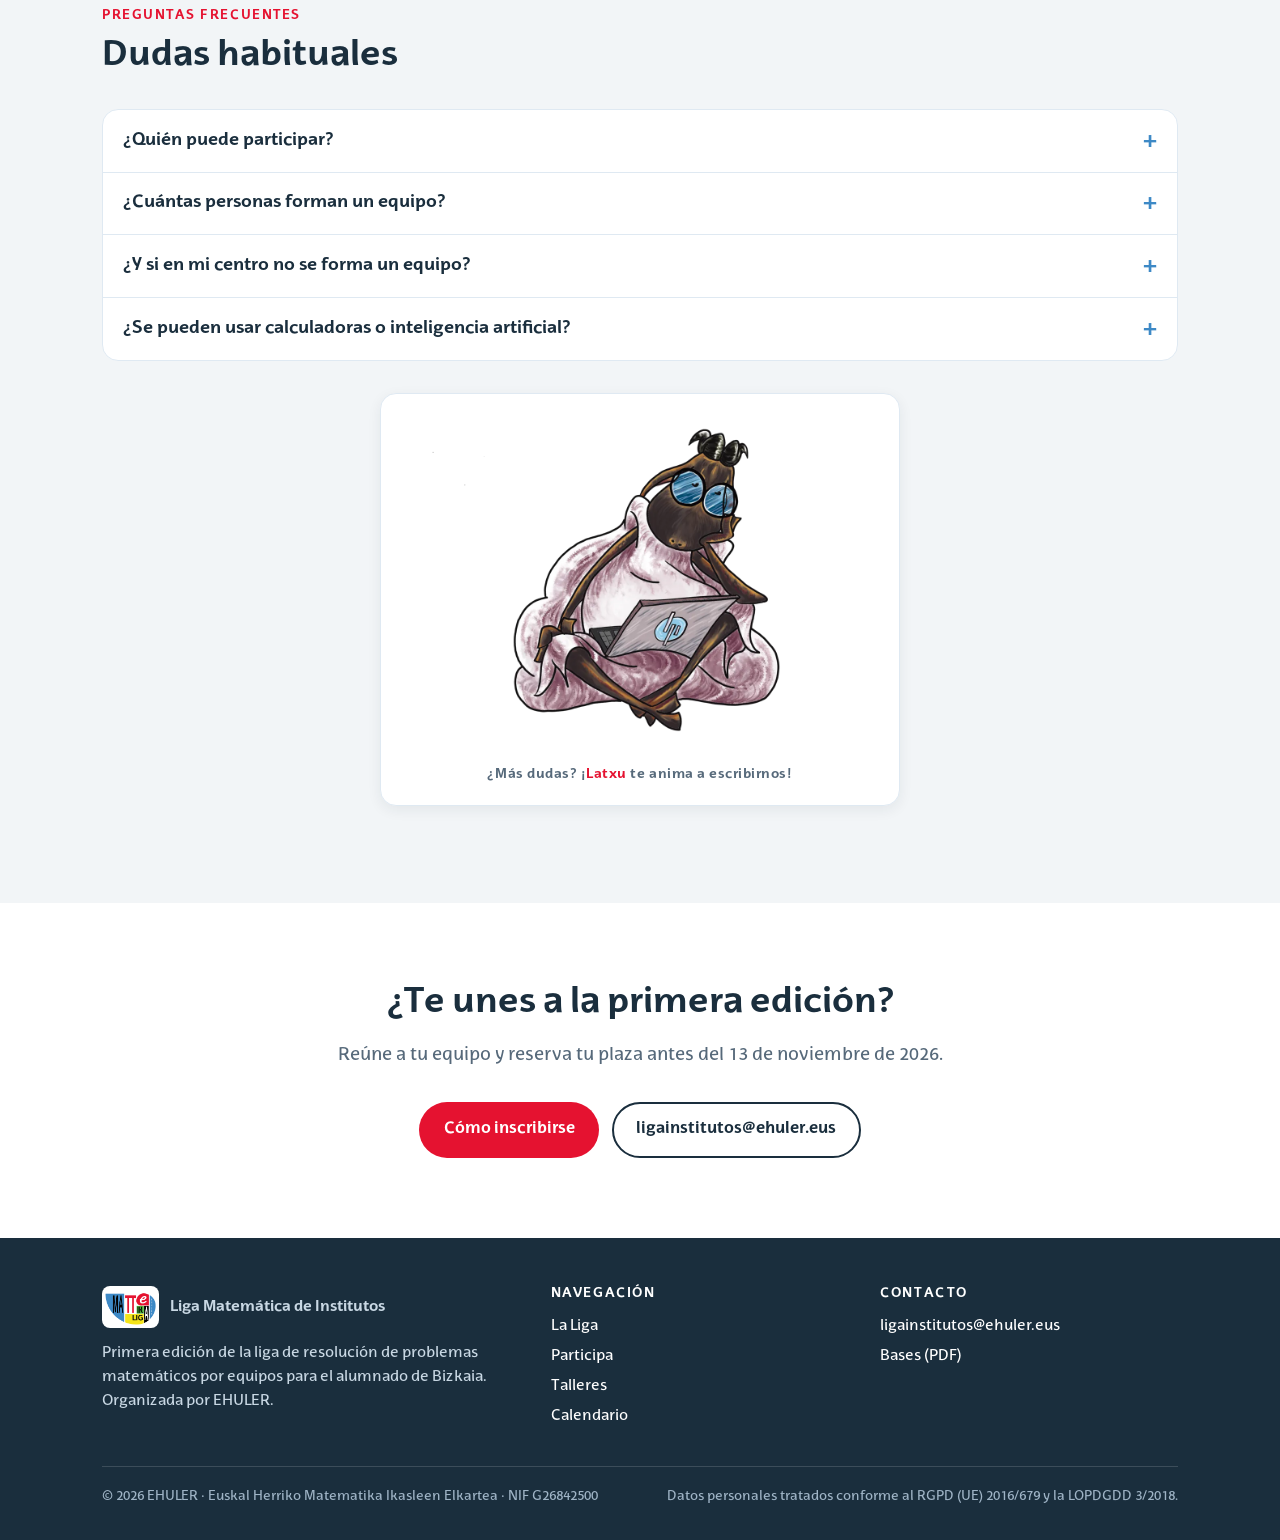
==== commit a01769e9: "Updated Info" ====
--- a/es/index.html
+++ b/es/index.html
@@ -43,7 +43,7 @@
   "name": "EHULER",
   "legalName": "Euskal Herriko Matematika Ikasleen Elkartea",
   "url": "https://www.ehuler.eus",
-  "email": "ligainstitutos@ehuler.eus",
+  "email": "ligainstitutos@ehuler.eus"
 }
 </script>
 
@@ -123,8 +123,8 @@
       </div>
       <div class="fact">
         <div class="fact__label">Inscripción</div>
-        <div class="fact__value">14 Sep – 2 Nov 2026</div>
-        <div class="fact__note">hasta las 23:59 del 2 de noviembre</div>
+        <div class="fact__value">14 Sep – 13 Nov 2026</div>
+        <div class="fact__note">hasta las 23:59 del 13 de noviembre</div>
       </div>
     </div>
   </div>
@@ -137,7 +137,7 @@
     <div class="grid grid--2 mt-2" data-reveal="right">
       <div class="card card--accent">
         <h3>Talleres y competiciones</h3>
-        <p>La Liga Matemática de Institutos organiza su primera edición. Se trata de una competición inspirada en La Liga de fútbol, solo que trasladada a las matemáticas. A lo largo de los meses que dure la competición, los equipos tendrán tanto jornadas de entrenamiento como partidos de competición: cada semana, habrá un taller voluntario en el que todos los participantes se reunirán para trabajar problemas en torno a un mismo tema. Después, cada dos semanas, se enfrentarán en una jornada de competición para poner a prueba lo aprendido. Los <strong>talleres se celebrarán los miércoles</strong> y los <strong>partidos, los sábados</strong>.</p>
+        <p>La Liga Matemática de Institutos organiza su primera edición. Se trata de una competición inspirada en La Liga de fútbol, solo que trasladada a las matemáticas. A lo largo de los meses que dure la competición, los equipos tendrán tanto jornadas de entrenamiento como partidos de competición: cada semana, habrá un taller voluntario en el que todos los participantes se reunirán para trabajar problemas en torno a un mismo tema. Después, cada dos semanas, se enfrentarán en una jornada de competición para poner a prueba lo aprendido. Los <strong>talleres se celebrarán los miércoles</strong> y los <strong>partidos, los sábados</strong>. Los talleres tendrán lugar en el <strong>Edificio Elcano</strong> y las competiciones, en el <strong>Centro Municipal de Deusto (Bidarte)</strong>.</p>
       </div>
       <div class="card card--red">
         <h3>Partidos de Problemas</h3>
@@ -158,7 +158,7 @@
       </li>
       <li>
         <h3>Inscríbete</h3>
-        <p>Del 14 de septiembre al 2 de noviembre de 2026 mediante el <a href="https://forms.cloud.microsoft/e/40tsiUAtMb" target="_blank" rel="noopener">formulario de inscripción</a>.</p>
+        <p>Del 14 de septiembre al 13 de noviembre de 2026 mediante el <a href="https://forms.cloud.microsoft/e/40tsiUAtMb" target="_blank" rel="noopener">formulario de inscripción</a>.</p>
       </li>
       <li>
         <h3>Prepara cada jornada</h3>
@@ -185,7 +185,12 @@
             <p>Comienza el plazo ordinario para apuntarse a través del <a href="https://forms.cloud.microsoft/e/40tsiUAtMb" target="_blank" rel="noopener">formulario de inscripción</a>.</p>
           </li>
           <li class="is-key">
-            <time>2 nov 2026 · 23:59</time>
+            <time>4 nov 2026</time>
+            <span class="t-title">Primer taller</span>
+            <p>Comienza la actividad con el primer taller de preparación, el miércoles 4 de noviembre.</p>
+          </li>
+          <li class="is-key">
+            <time>13 nov 2026 · 23:59</time>
             <span class="t-title">Cierre de la inscripción ordinaria</span>
             <p>La organización podrá aceptar equipos hasta el sorteo oficial del calendario en casos excepcionales.</p>
           </li>
@@ -193,6 +198,11 @@
             <time>Antes del inicio</time>
             <span class="t-title">Sorteo y publicación del calendario</span>
             <p>El calendario completo de enfrentamientos se fija antes de que empiece la Liga.</p>
+          </li>
+          <li class="is-key">
+            <time>14 nov 2026</time>
+            <span class="t-title">Primera competición</span>
+            <p>Arranca la Liga con la primera jornada de competición, el sábado 14 de noviembre.</p>
           </li>
           <li>
             <time>Nov 2026 – Abr 2027</time>
@@ -242,11 +252,31 @@
     <p class="section__lead">La primera edición de la Liga Matemática de Institutos cuenta con la colaboración y el patrocinio de instituciones y entidades comprometidas con la educación matemática del alumnado de Bizkaia.</p>
     <div class="partners mt-2" data-reveal="right">
       <a class="partner" href="https://ehuler.eus" target="_blank" rel="noopener">
-        <img src="../assets/img/ehuler-logo.png" alt="EHULER, organizador de la Liga">
+        <span class="partner__brand">
+          <img src="../assets/img/ehuler-logo.png" alt="EHULER, organizador de la Liga">
+          <span class="partner__name">EHULER</span>
+        </span>
         <span class="partner__badge partner__badge--sponsor">Organizador</span>
       </a>
       <a class="partner" href="https://www.ehu.eus/es/web/zientzia-teknologia-fakultatea" target="_blank" rel="noopener">
-        <img src="../assets/img/EHU_ikastegiak_ZIENTZIA_TEKNOLOGIA_positiboa_zuribeltz.jpg" alt="Facultad de Ciencia y Tecnología · Zientzia eta Teknologia Fakultatea (UPV/EHU)">
+        <span class="partner__brand">
+          <img src="../assets/img/EHU_ikastegiak_ZIENTZIA_TEKNOLOGIA_positiboa_zuribeltz.jpg" alt="Facultad de Ciencia y Tecnología · Zientzia eta Teknologia Fakultatea (UPV/EHU)">
+          <span class="partner__name">ZTF-FCT · Departamento de Matemáticas</span>
+        </span>
+        <span class="partner__badge">Colaborador</span>
+      </a>
+      <a class="partner" href="https://www.bilbao.eus/" target="_blank" rel="noopener">
+        <span class="partner__brand">
+          <img class="partner__img--tall" src="../assets/img/bilbao-logo.svg" alt="Ayuntamiento de Bilbao · Bilboko Udala">
+          <span class="partner__name">Ayuntamiento de Bilbao</span>
+        </span>
+        <span class="partner__badge">Colaborador</span>
+      </a>
+      <a class="partner" href="https://www.ehu.eus/es/web/ekonomia-enpresa-fakultatea/bilbao-elkano-kontaktua" target="_blank" rel="noopener">
+        <span class="partner__brand">
+          <img src="../assets/img/EHU_ikastegiak_EKONOMIA_ENPRESA_positiboa_zuribeltz.png" alt="Facultad de Economía y Empresa · Bilbao-Elcano (UPV/EHU)">
+          <span class="partner__name">Elcano</span>
+        </span>
         <span class="partner__badge">Colaborador</span>
       </a>
     </div>
@@ -285,7 +315,7 @@
 <section class="section">
   <div class="container center" data-reveal="right">
     <h2>¿Te unes a la primera edición?</h2>
-    <p class="section__lead">Reúne a tu equipo y reserva tu plaza antes del 2 de noviembre de 2026.</p>
+    <p class="section__lead">Reúne a tu equipo y reserva tu plaza antes del 13 de noviembre de 2026.</p>
     <div class="btn-row mt-2" style="justify-content:center">
       <a class="btn btn--primary" href="https://forms.cloud.microsoft/e/40tsiUAtMb" target="_blank" rel="noopener">Cómo inscribirse</a>
       <a class="btn btn--ghost" href="mailto:ligainstitutos@ehuler.eus">ligainstitutos@ehuler.eus</a>
--- a/assets/css/style.css
+++ b/assets/css/style.css
@@ -259,6 +259,7 @@
   background: var(--tint-soft); color: var(--blue-deep); font-size: 1.4rem; font-weight: 700; margin-bottom: .9rem;
 }
 .card__icon--live { color: var(--red); }
+.venue__address { margin-top: .35rem; color: var(--muted); font-size: .95rem; }
 
 /* ---------- Mascot (Latxu) ---------- */
 .mascot {
@@ -381,7 +382,10 @@
   transition: transform .15s ease, border-color .15s ease, box-shadow .15s ease;
 }
 .partner:hover { text-decoration: none; transform: translateY(-2px); border-color: var(--blue); box-shadow: var(--shadow); }
+.partner__brand { flex: 1; display: flex; flex-direction: column; align-items: center; justify-content: center; gap: .6rem; }
 .partner img { max-width: 220px; max-height: 84px; width: auto; object-fit: contain; }
+.partner img.partner__img--tall { max-height: 110px; }
+.partner__name { font-weight: 700; color: var(--ink); font-size: .9rem; line-height: 1.25; }
 .partner__badge {
   font-size: .72rem; font-weight: 700; letter-spacing: .08em; text-transform: uppercase;
   color: var(--muted); border: 1px solid var(--line); padding: .25rem .7rem; border-radius: 999px; white-space: nowrap;
